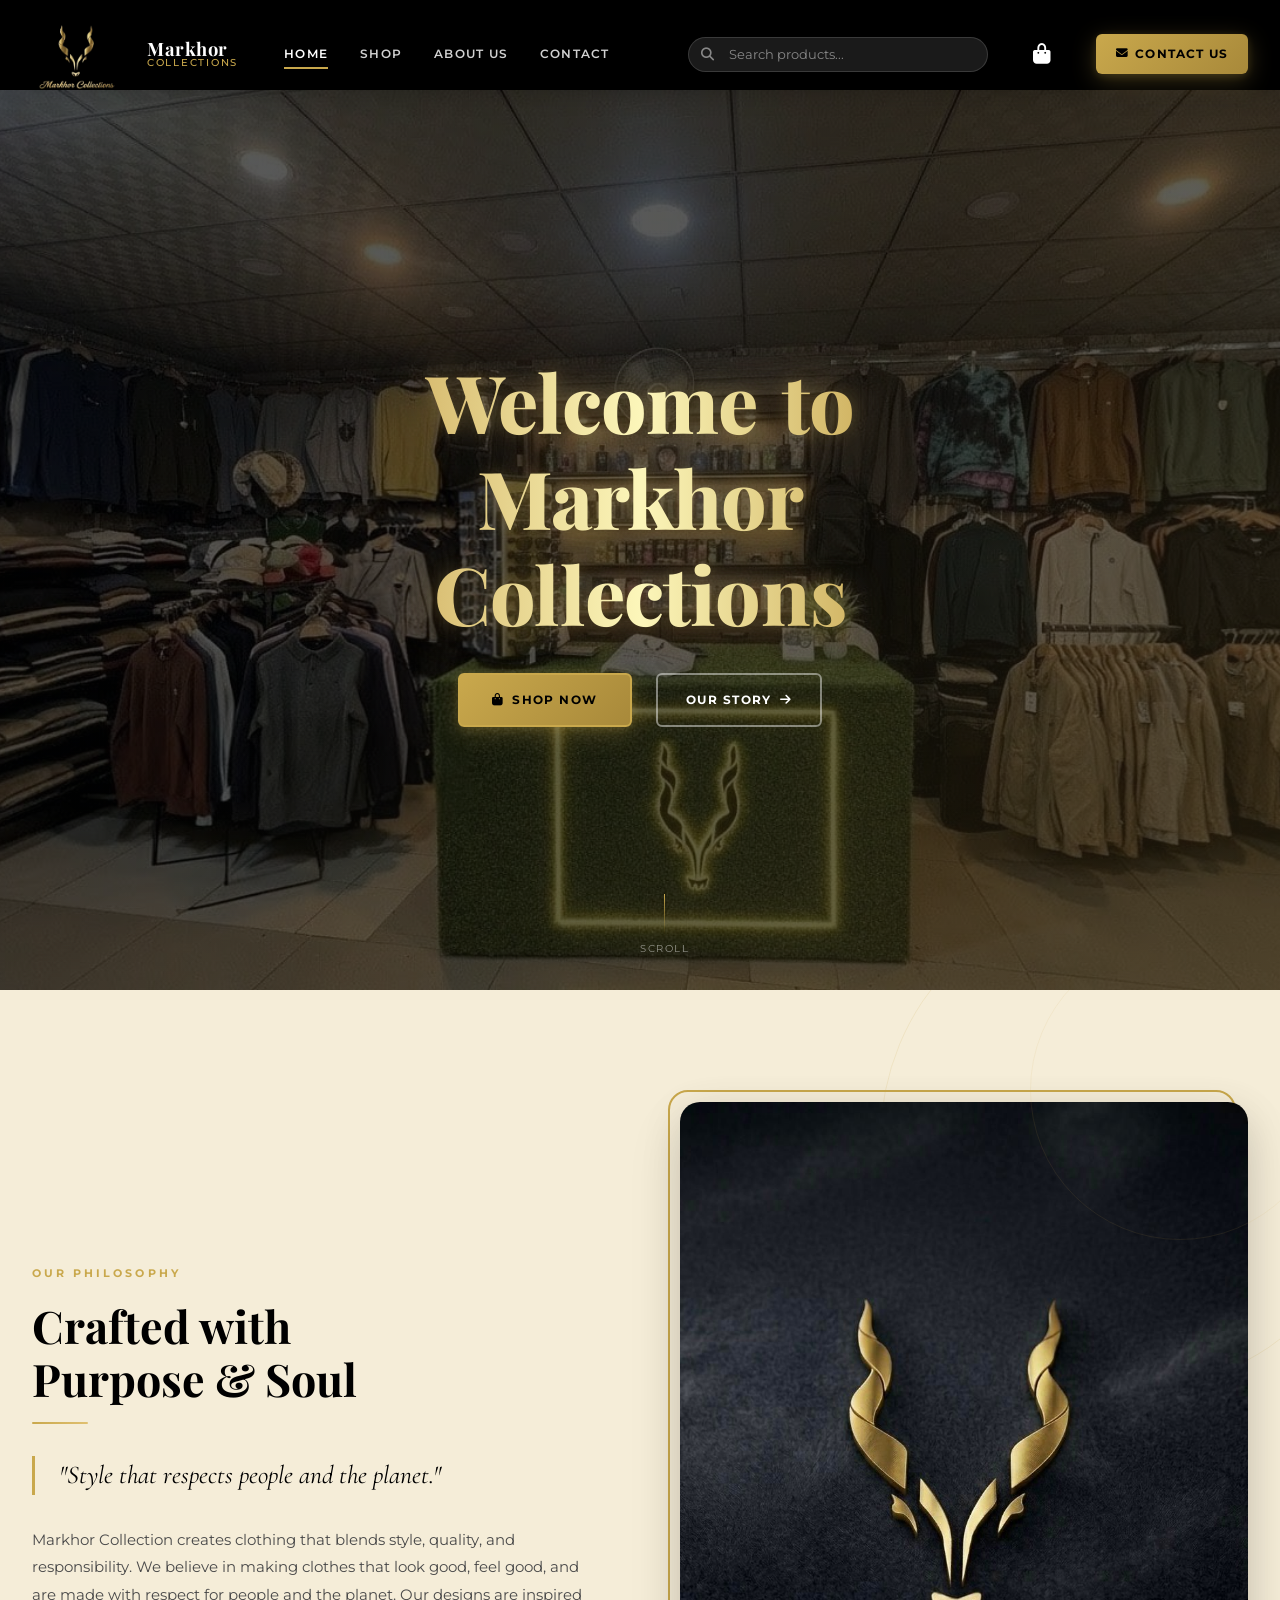
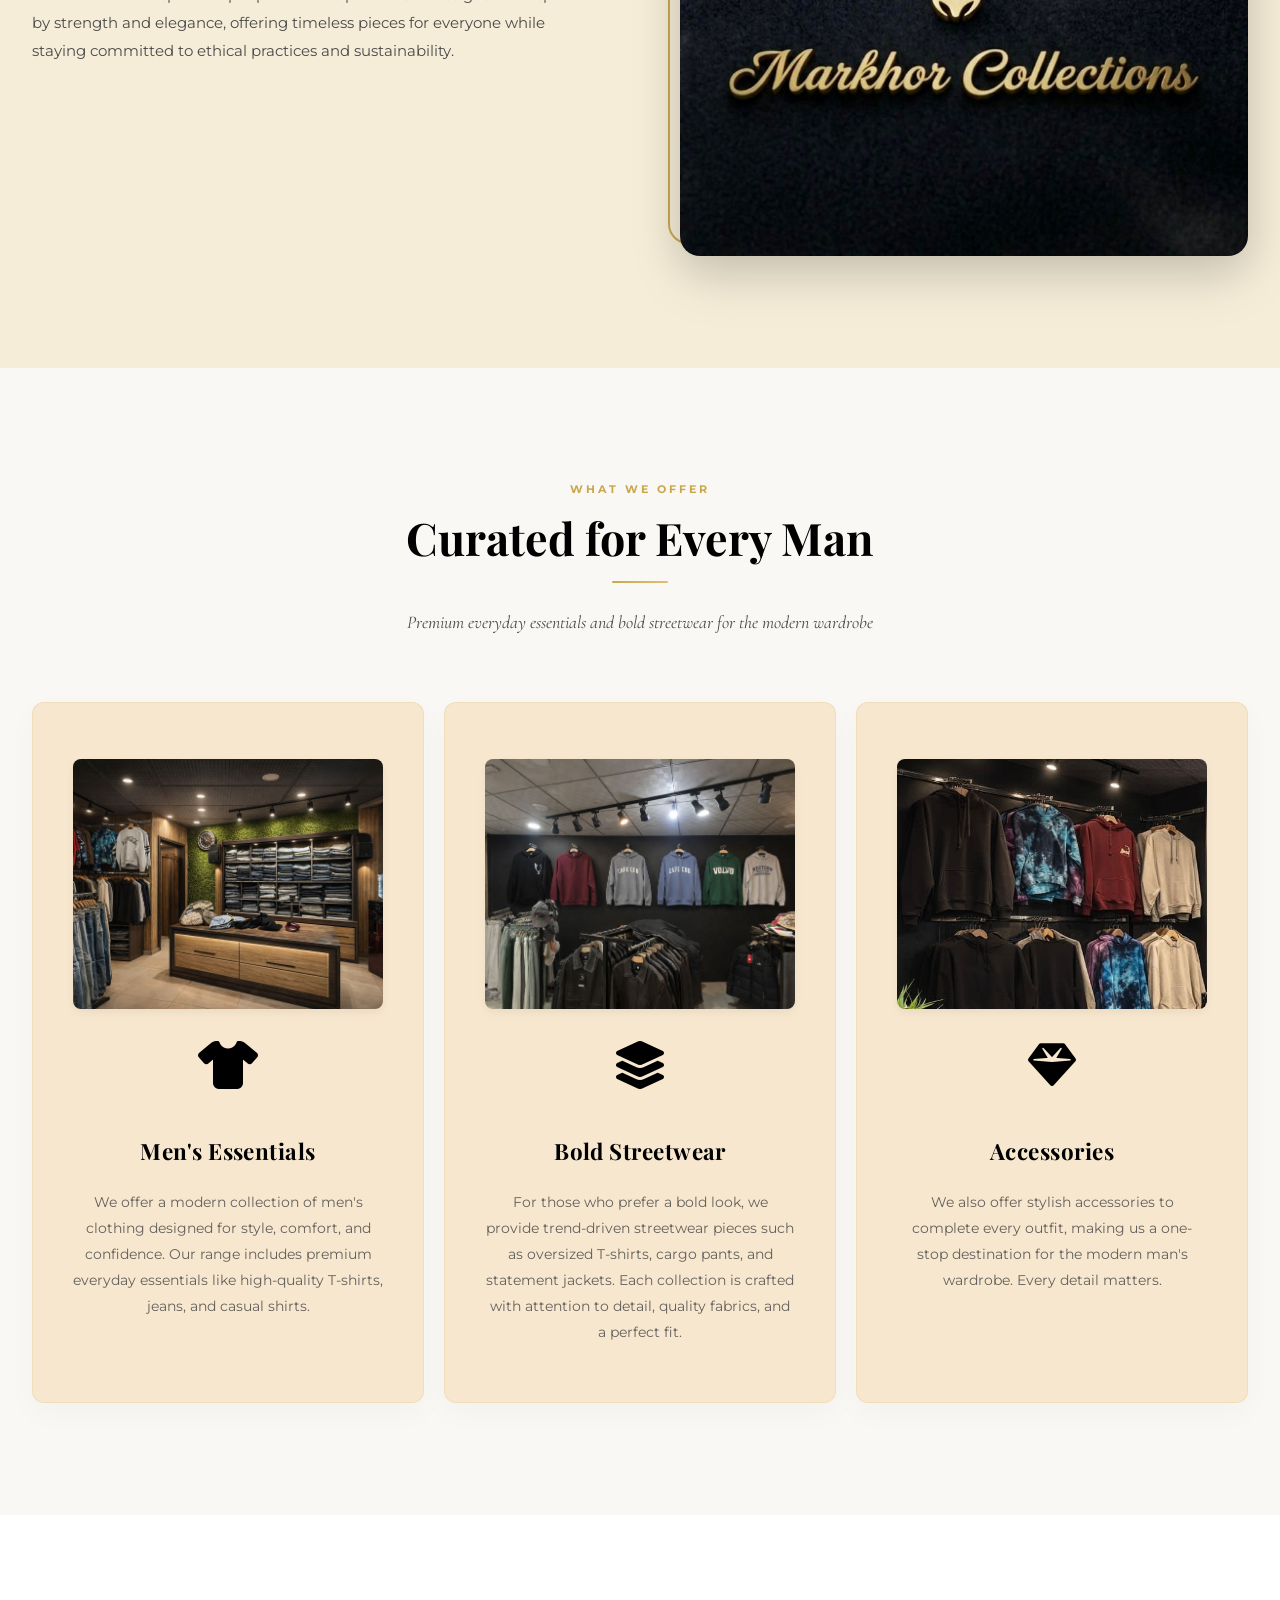
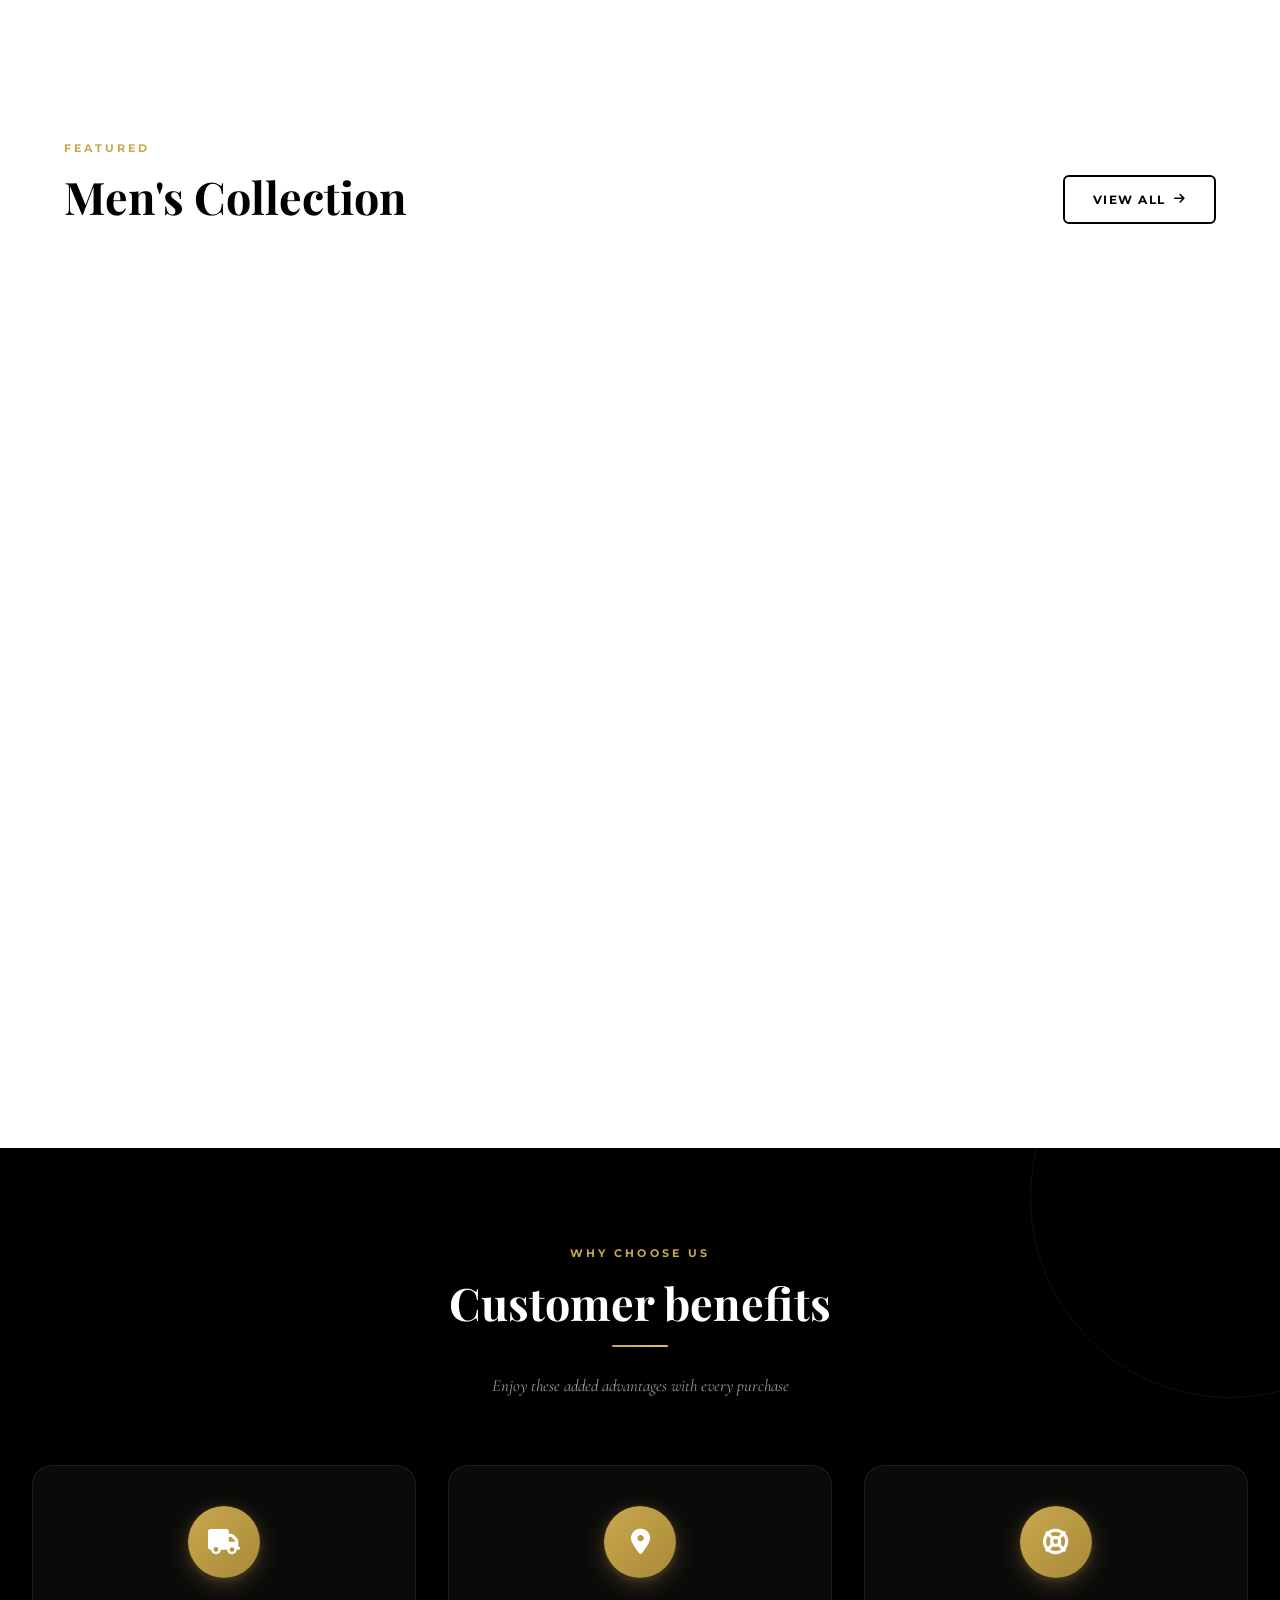
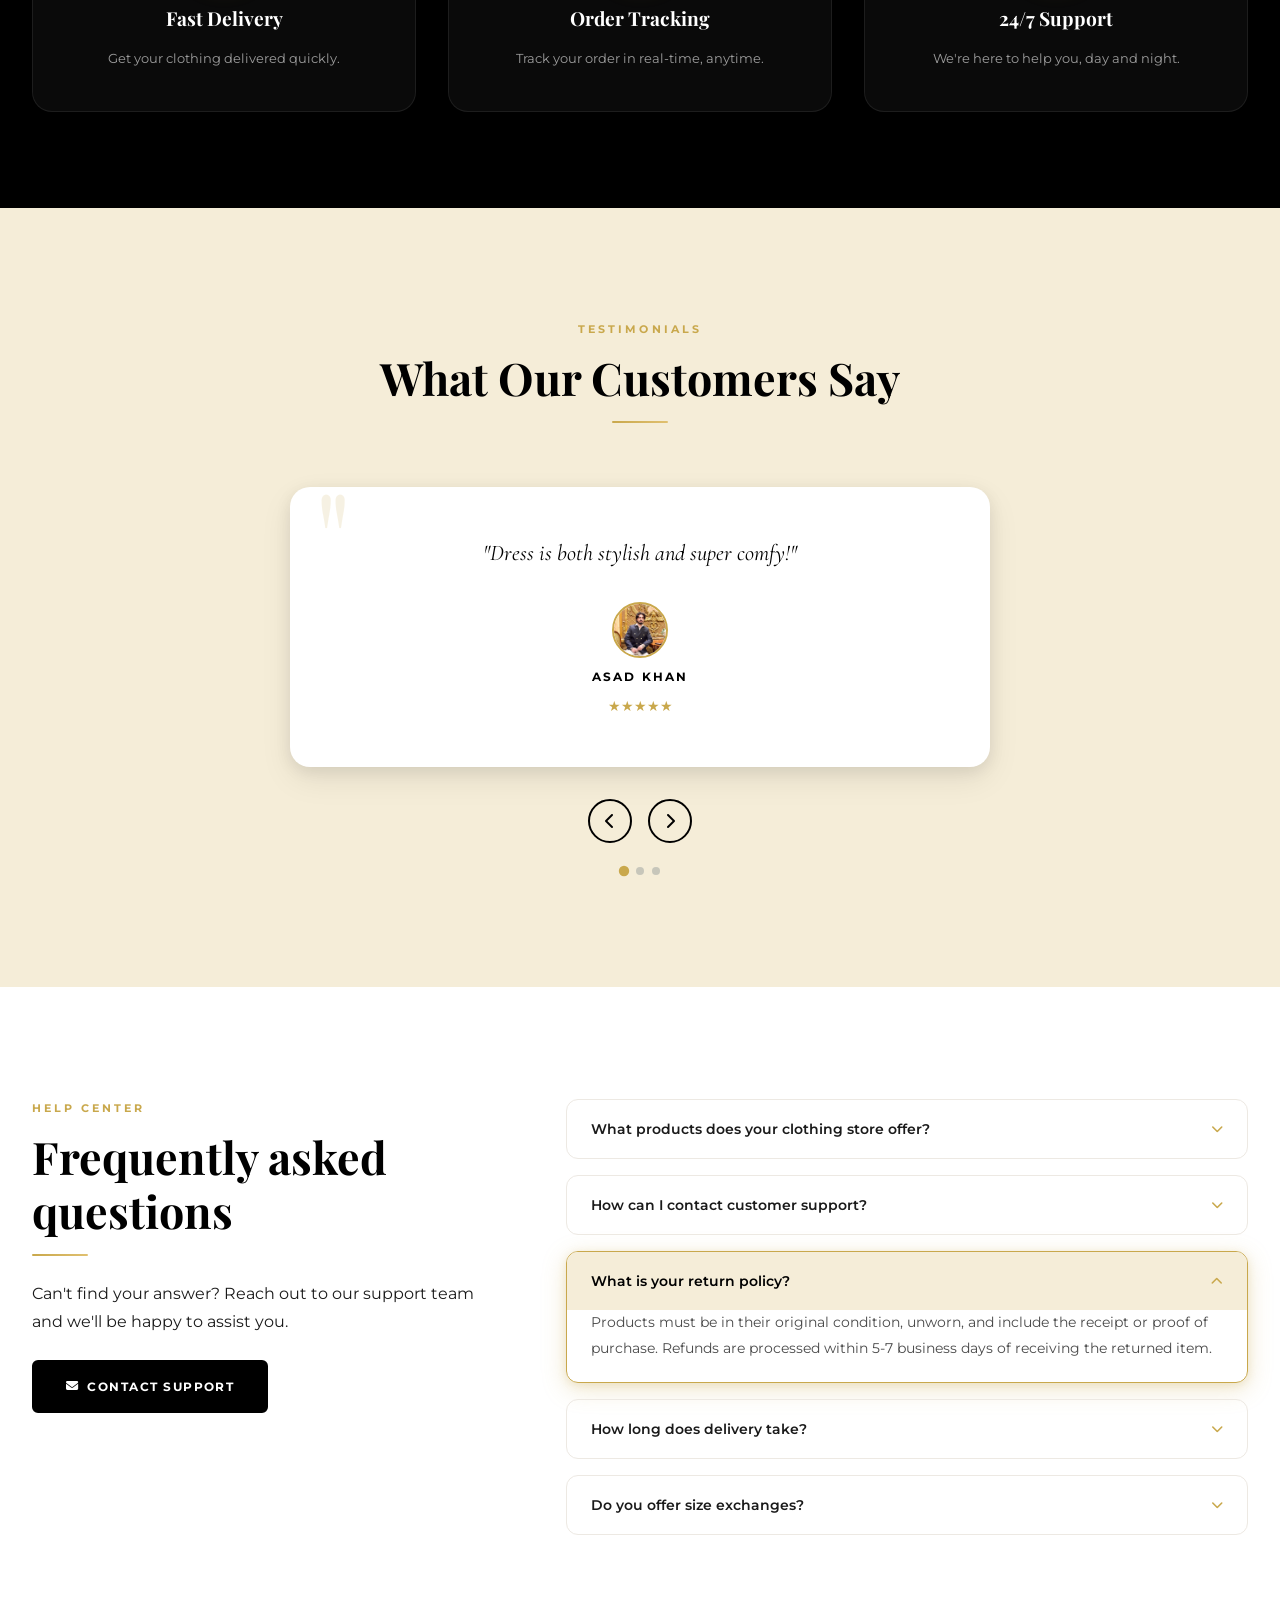
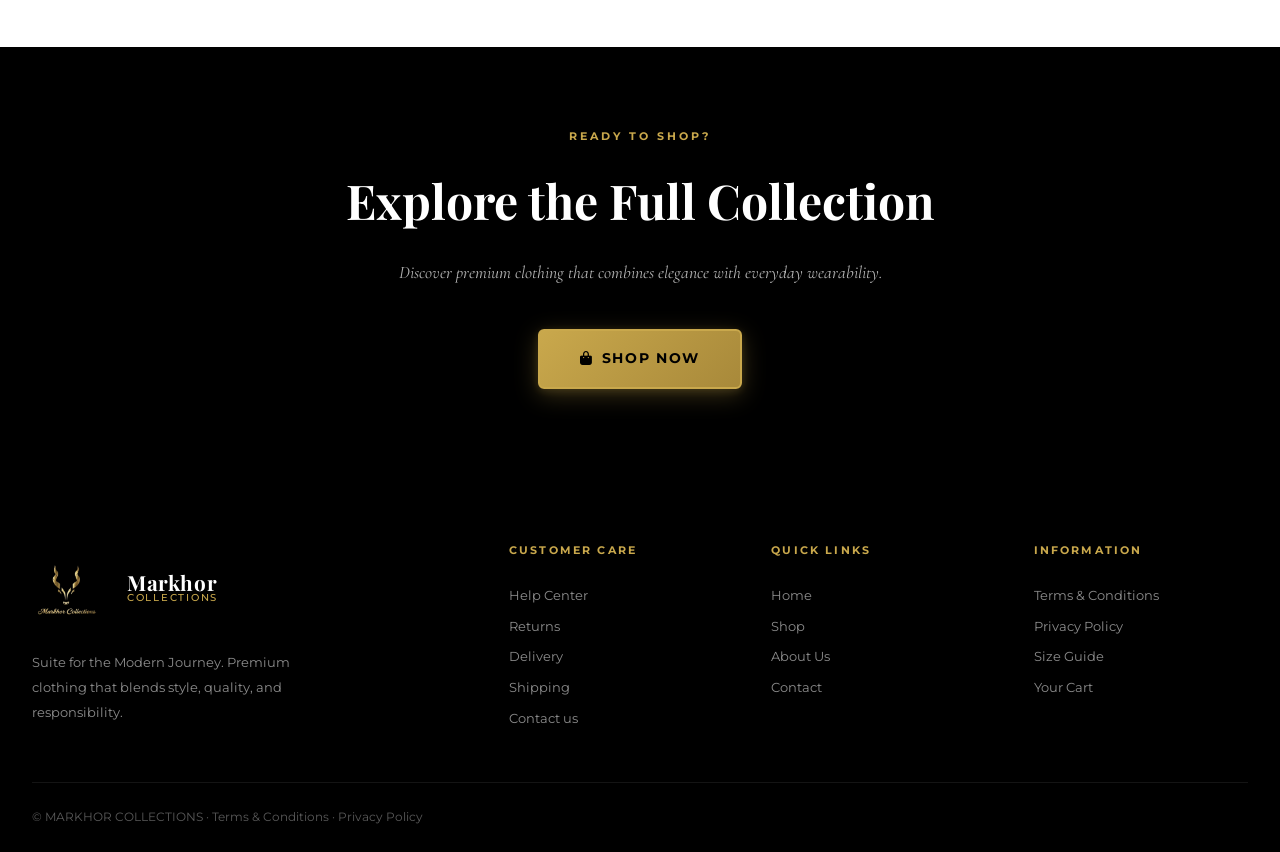
==== index.html @ 72da4b4a "Initial Changes done" ====
<!DOCTYPE html>
<html lang="en">
<head>
  <!-- ============================================================
       MARKHOR COLLECTIONS - Home Page (index.html)
       ============================================================ -->
  <meta charset="UTF-8">
  <meta name="viewport" content="width=device-width, initial-scale=1.0">
  <title>Markhor Collections – Suite for the Modern Journey</title>
  <meta name="description" content="Markhor Collections creates clothing that blends style, quality, and responsibility. Discover our premium men's collection.">
  <link rel="stylesheet" href="style.css">
  <!-- Font Awesome for icons -->
  <link rel="stylesheet" href="https://cdnjs.cloudflare.com/ajax/libs/font-awesome/6.4.0/css/all.min.css">
  <style>
    /* ── HOME PAGE SPECIFIC STYLES ─────────────────────────── */

    /* ── HERO PARALLAX BANNER ── */
    .hero-section {
      position: relative;
      height: 100vh;
      min-height: 600px;
      display: flex;
      align-items: center;
      justify-content: center;
      overflow: hidden;
      background: var(--navy-dark);
    }
    .hero-bg {
  position: absolute;
  inset: 0;
  width: 100%; 
  height: 100%;
  
  /* MAGIC YAHAN HAI: center 75% (Is se dukan bhi dikhegi aur logo bhi) */
  background: url('assets/mainimage.jpeg') center 75% / cover no-repeat;
  
  opacity: 0.35; 
}

/* Diagonal overlay */
.hero-section::after {
  content: '';
  position: absolute;
  inset: 0;
  background: linear-gradient(135deg, rgba(35, 54, 71, 0.02) 40%, rgba(201,168,76,0.15) 100%);
}

.hero-content {
  position: relative;
  z-index: 2;
  text-align: center;
  padding: 2rem;
  max-width: 800px;
}
    .hero-label {
      font-size: 0.72rem;
      font-weight: 700;
      letter-spacing: 0.35em;
      text-transform: uppercase;
      color: var(--gold);
      display: block;
      margin-bottom: 1.5rem;
      animation: fadeInUp 0.8s 0.2s ease forwards;
      opacity: 0;
    }
 /* ── ALL GOLD ELEGANT TITLE ── */
.hero-title {
  font-family: var(--font-heading);
  font-size: clamp(2.2rem, 6.5vw, 5rem); /* Size thoda balance kiya for elegance */
  font-weight: 800; /* Bohat zyada heavy nahi taake font ki shape nazar aaye */
  line-height: 1.2;
  margin-bottom: 2rem;
  text-align: center;
  animation: fadeInUp 1s 0.4s ease forwards;
  opacity: 0;
}

.all-gold-glow {
  display: block; /* Poori line cover karega */
  
  /* Luxury Liquid Gold Gradient */
  background: linear-gradient(
    to right, 
    #BF953F 0%, 
    #FCF6BA 25%, 
    #B38728 50%, 
    #FBF5B7 75%, 
    #AA771C 100%
  );
  background-size: 200% auto;
  -webkit-background-clip: text;
  -webkit-text-fill-color: transparent;
  
  /* Multi-layered Gold Glow (For Depth) */
  filter: drop-shadow(0 0 8px rgba(201, 168, 76, 0.2)) 
          drop-shadow(0 0 20px rgba(184, 151, 90, 0.4));
  
  /* Smooth Shimmer Animation */
  animation: liquidGold 5s linear infinite;
  
  /* Font Styling */
  letter-spacing: -0.01em;
  word-spacing: 0.1em;
}

/* ── ANIMATIONS ── */

/* Liquid Shimmer Effect */
@keyframes liquidGold {
  0% { background-position: 0% center; }
  100% { background-position: 200% center; }
}

/* Standard Fade In */
@keyframes fadeInUp {
  from {
    opacity: 0;
    transform: translateY(40px);
  }
  to {
    opacity: 1;
    transform: translateY(0);
  }
}

/* Subtitle Adjustments */
.hero-subtitle {
  font-family: var(--font-sub);
  font-size: clamp(1.1rem, 2vw, 1.5rem);
  color: rgba(255, 255, 255, 0.75);
  font-style: italic;
  letter-spacing: 0.05em;
  max-width: 800px;
  margin: 0 auto 3rem;
  animation: fadeInUp 1s 0.7s ease forwards;
  opacity: 0;
}

.hero-ctas {
  display: flex;
  gap: 1.5rem; /* Gap thoda badhaya */
  justify-content: center;
  flex-wrap: wrap;
  /* Entry Animation */
  animation: fadeInUp 0.8s 0.8s ease forwards;
  opacity: 0;
}

/* ── ANIMATION KEYFRAMES ── */

/* Sone ki chamak move karne ke liye */
@keyframes shineGold {
  to { background-position: 200% center; }
}

/* Halka sa glow barhne aur kam hone ke liye (Premium feel) */
@keyframes softPulse {
  from { filter: drop-shadow(0 0 10px rgba(201, 168, 76, 0.2)); }
  to { filter: drop-shadow(0 0 20px rgba(201, 168, 76, 0.5)); }
}

/* Entry Animation (Preserved from your code) */
@keyframes fadeInUp {
  from {
    opacity: 0;
    transform: translateY(30px);
  }
  to {
    opacity: 1;
    transform: translateY(0);
  }
}
    /* Scroll indicator */
    .hero-scroll {
      position: absolute;
      bottom: 2rem;
      left: 50%;
      transform: translateX(-50%);
      z-index: 2;
      display: flex;
      flex-direction: column;
      align-items: center;
      gap: 6px;
      color: rgba(255,255,255,0.5);
      font-size: 0.65rem;
      letter-spacing: 0.15em;
      text-transform: uppercase;
      animation: fadeInUp 1s 1.2s ease forwards;
      opacity: 0;
    }
    .scroll-line {
      width: 1px;
      height: 40px;
      background: linear-gradient(to bottom, var(--gold), transparent);
      animation: scrollPulse 2s infinite;
    }
    @keyframes scrollPulse {
      0%, 100% { opacity: 0.3; transform: scaleY(0.7); }
      50% { opacity: 1; transform: scaleY(1); }
    }

    /* ── PHILOSOPHY SECTION ── */
    .philosophy-section {
      padding: 7rem 2rem;
      background: var(--beige-bg);
      position: relative;
      overflow: hidden;
    }
    /* Geometric background decoration */
    .philosophy-section::before {
      content: '';
      position: absolute;
      right: -100px; top: -100px;
      width: 500px; height: 500px;
      border: 1px solid rgba(201,168,76,0.15);
      border-radius: 50%;
    }
    .philosophy-section::after {
      content: '';
      position: absolute;
      right: -50px; top: -50px;
      width: 300px; height: 300px;
      border: 1px solid rgba(201,168,76,0.1);
      border-radius: 50%;
    }
    .philosophy-grid {
      max-width: var(--max-width);
      margin: 0 auto;
      display: grid;
      grid-template-columns: 1fr 1fr;
      gap: 5rem;
      align-items: center;
    }
    .philosophy-text .section-label { margin-bottom: 1rem; }
    .philosophy-text blockquote {
      font-family: var(--font-sub);
      font-size: 1.6rem;
      font-style: italic;
      color: var(--navy);
      line-height: 1.5;
      border-left: 3px solid var(--gold);
      padding-left: 1.5rem;
      margin: 2rem 0;
    }
    .philosophy-text p {
      font-size: 0.92rem;
      color: var(--text-mid);
      line-height: 1.9;
    }
    .philosophy-image {
      position: relative;
    }
    .philosophy-image img {
      width: 100%;
      border-radius: var(--radius-lg);
      box-shadow: var(--shadow-lg);
    }
    /* Decorative gold frame */
    .philosophy-image::before {
      content: '';
      position: absolute;
      top: -12px; left: -12px;
      right: 12px; bottom: 12px;
      border: 2px solid var(--gold);
      border-radius: var(--radius-lg);
      z-index: 0;
    }
    .philosophy-image img { position: relative; z-index: 1; }

    /* ── WHAT WE OFFER ── */
    /* ── OFFER SECTION (Updated to Peach & Static Look) ── */
.offer-section {
  padding: 7rem 2rem;
  background: var(--off-white); /* Section background ko halka off-white rakha hai */
}

.offer-section .section-header { 
  text-align: center; 
  margin-bottom: 4rem;
}

.offer-grid {
  max-width: var(--max-width);
  margin: 0 auto;
  display: grid;
  grid-template-columns: repeat(3, 1fr);
  gap: 20px; /* Boxes ke darmiyan thoda gap diya hai taake peach color pop kare */
  border: none; /* Purana border khatam */
  border-radius: var(--radius-lg);
  overflow: visible; /* Shadow dikhane ke liye visible rakha */
}

.offer-item {
  padding: 3.5rem 2.5rem;
  /* Peach Color Shade (#F7E7CE - Luxury Champagne Peach) */
  background: #F7E7CE; 
  border-radius: var(--radius-md);
  position: relative;
  text-align: center; /* Content center kar diya mazeed safayi ke liye */
  box-shadow: 0 10px 30px rgba(0, 0, 0, 0.03); /* Bohat halki shadow premium look ke liye */
  border: 1px solid rgba(201, 168, 76, 0.15); /* Halka sa goldish border */
  transition: none; /* Saari transitions khatam */
}

/* Hover effects bilkul khatam kar diye hain */
.offer-item:hover {
  background: #F7E7CE; /* Background waisa hi rahega */
  transform: none;
}

.offer-item::before {
  display: none; /* Bottom line effect khatam */
}

.offer-item:last-child { 
  border-right: 1px solid rgba(201, 168, 76, 0.15); 
}

.offer-icon {
  font-size: 3rem;
  color: var(--navy); /* Yeh wahi blackish color hai jo humne set kiya tha */
  margin-bottom: 1.5rem;
  display: block;
}

.offer-item h3 {
  font-family: var(--font-heading);
  font-size: 1.4rem;
  font-weight: 700;
  color: var(--navy);
  margin-bottom: 1.2rem;
  letter-spacing: 0.02em;
}

.offer-item p { 
  font-size: 0.9rem; 
  color: var(--text-mid); 
  line-height: 1.8; 
  opacity: 0.85;
}

/* Responsive adjustment */
@media (max-width: 900px) {
  .offer-grid {
    grid-template-columns: 1fr;
    gap: 1.5rem;
  }
}

    /* ── FEATURED PRODUCTS ── */
    .featured-section {
      padding: 7rem 2rem;
      background: var(--white);
    }
    .featured-section .section-header {
      max-width: var(--max-width);
      margin: 0 auto 3rem;
      display: flex;
      justify-content: space-between;
      align-items: flex-end;
    }
    .featured-slider-wrap {
      max-width: var(--max-width);
      margin: 0 auto;
      position: relative;
    }
    .featured-slider {
      display: grid;
      grid-template-columns: repeat(3, 1fr);
      gap: 2rem;
      transition: var(--transition);
    }

    /* ── CUSTOMER BENEFITS ── */
    .benefits-section {
      padding: 6rem 2rem;
      background: var(--navy);
      position: relative;
      overflow: hidden;
    }
    /* Gold geometric decoration */
    .benefits-section::before {
      content: '';
      position: absolute;
      top: -150px; right: -150px;
      width: 400px; height: 400px;
      border: 1px solid rgba(201,168,76,0.1);
      border-radius: 50%;
    }
    .benefits-section .section-header { text-align: center; margin-bottom: 4rem; }
    .benefits-section .section-label { color: var(--gold); }
    .benefits-grid {
      max-width: var(--max-width);
      margin: 0 auto;
      display: grid;
      grid-template-columns: repeat(3, 1fr);
      gap: 2rem;
    }
    .benefit-card {
      text-align: center;
      padding: 2.5rem 2rem;
      border: 1px solid rgba(255,255,255,0.08);
      border-radius: var(--radius-lg);
      background: rgba(255,255,255,0.04);
      transition: var(--transition);
      backdrop-filter: blur(8px);
    }
    .benefit-card:hover {
      border-color: rgba(201,168,76,0.4);
      background: rgba(201,168,76,0.06);
      transform: translateY(-5px);
    }
    .benefit-icon-wrap {
      width: 72px; height: 72px;
      background: linear-gradient(135deg, var(--gold), var(--gold-dark));
      border-radius: 50%;
      display: flex; align-items: center; justify-content: center;
      margin: 0 auto 1.5rem;
      font-size: 1.6rem;
      color: var(--white);
      box-shadow: var(--shadow-gold);
      transition: var(--transition);
    }
    .benefit-card:hover .benefit-icon-wrap { transform: scale(1.1) rotate(5deg); }
    .benefit-card h3 {
      font-family: var(--font-heading);
      font-size: 1.2rem;
      font-weight: 700;
      color: var(--white);
      margin-bottom: 0.75rem;
    }
    .benefit-card p { font-size: 0.82rem; color: rgba(255,255,255,0.6); line-height: 1.8; }

    /* ── TESTIMONIALS ── */
    .testimonials-section {
      padding: 7rem 2rem;
      background: var(--beige-bg);
      overflow: hidden;
    }
    .testimonials-section .section-header { text-align: center; margin-bottom: 4rem; }
    .testimonial-slider-container {
      max-width: 700px;
      margin: 0 auto;
      position: relative;
    }
    .testimonial-slide {
      display: none;
      animation: fadeInUp 0.5s ease;
    }
    .testimonial-slide.active { display: block; }
    .testimonial-card {
      background: var(--white);
      border-radius: var(--radius-lg);
      padding: 3rem;
      text-align: center;
      box-shadow: var(--shadow-md);
      position: relative;
    }
    .testimonial-card::before {
      content: '"';
      font-family: var(--font-heading);
      font-size: 8rem;
      color: var(--gold);
      opacity: 0.15;
      position: absolute;
      top: -1rem; left: 1.5rem;
      line-height: 1;
    }
    .testimonial-quote {
      font-family: var(--font-sub);
      font-size: 1.4rem;
      font-style: italic;
      color: var(--navy);
      line-height: 1.6;
      margin-bottom: 2rem;
      position: relative;
      z-index: 1;
    }
    .testimonial-author {
      display: flex;
      flex-direction: column;
      align-items: center;
      gap: 8px;
    }
    .testimonial-avatar {
      width: 56px; height: 56px;
      border-radius: 50%;
      object-fit: cover;
      border: 2px solid var(--gold);
    }
    .testimonial-name {
      font-size: 0.75rem;
      font-weight: 700;
      letter-spacing: 0.18em;
      text-transform: uppercase;
      color: var(--navy);
    }
    .testimonial-stars { color: var(--gold); font-size: 0.85rem; }
    .testimonial-controls {
      display: flex;
      justify-content: center;
      gap: 1rem;
      margin-top: 2rem;
    }
    .testimonial-btn {
      width: 44px; height: 44px;
      border-radius: 50%;
      border: 2px solid var(--navy);
      background: transparent;
      color: var(--navy);
      font-size: 1rem;
      cursor: pointer;
      transition: var(--transition);
      display: flex; align-items: center; justify-content: center;
    }
    .testimonial-btn:hover { background: var(--navy); color: var(--white); }
    .testimonial-dots {
      display: flex;
      justify-content: center;
      gap: 8px;
      margin-top: 1.5rem;
    }
    .t-dot {
      width: 8px; height: 8px;
      border-radius: 50%;
      background: rgba(13,43,69,0.2);
      cursor: pointer;
      transition: var(--transition);
    }
    .t-dot.active { background: var(--gold); transform: scale(1.3); }

    /* ── FAQ ── */
    .faq-section {
      padding: 7rem 2rem;
      background: var(--white);
    }
    .faq-inner {
      max-width: var(--max-width);
      margin: 0 auto;
      display: grid;
      grid-template-columns: 1fr 1.5fr;
      gap: 5rem;
      align-items: start;
    }
    .faq-left .section-title { margin-bottom: 1.5rem; }
    .faq-left p { font-size: 0.88rem; color: var(--text-mid); line-height: 1.8; margin-bottom: 2rem; }
    .faq-list { display: flex; flex-direction: column; gap: 1rem; }
    .faq-item {
      border: 1px solid var(--gray-light);
      border-radius: var(--radius-md);
      overflow: hidden;
      transition: var(--transition);
    }
    .faq-item.open { border-color: var(--gold); box-shadow: var(--shadow-gold); }
    .faq-question {
      width: 100%;
      padding: 1.25rem 1.5rem;
      display: flex;
      justify-content: space-between;
      align-items: center;
      background: transparent;
      border: none;
      cursor: pointer;
      text-align: left;
      font-family: var(--font-body);
      font-size: 0.88rem;
      font-weight: 600;
      color: var(--text-dark);
      transition: var(--transition);
      gap: 1rem;
    }
    .faq-item.open .faq-question { color: var(--navy); background: var(--beige-bg); }
    .faq-chevron {
      font-size: 0.75rem;
      color: var(--gold);
      flex-shrink: 0;
      transition: transform 0.35s ease;
    }
    .faq-item.open .faq-chevron { transform: rotate(180deg); }
    .faq-answer {
      padding: 0 1.5rem;
      max-height: 0;
      overflow: hidden;
      transition: max-height 0.4s ease, padding 0.3s ease;
      font-size: 0.85rem;
      color: var(--text-mid);
      line-height: 1.9;
    }
    .faq-item.open .faq-answer { max-height: 300px; padding: 0 1.5rem 1.25rem; }

    /* ── STORE STRIP ── */
    .store-strip {
      background: var(--navy);
      padding: 5rem 2rem;
      text-align: center;
      position: relative;
      overflow: hidden;
    }
    .store-strip::before {
      content: '';
      position: absolute;
      inset: 0;
      background: url('https://images.unsplash.com/photo-1558618666-fcd25c85cd64?w=1200&q=60') center/cover no-repeat;
      opacity: 0.08;
    }
    .store-strip .content { position: relative; z-index: 1; }
    .store-strip h2 {
      font-family: var(--font-heading);
      font-size: clamp(2rem, 4vw, 3rem);
      color: var(--white);
      margin-bottom: 1rem;
    }
    .store-strip p {
      font-family: var(--font-sub);
      font-style: italic;
      color: rgba(255,255,255,0.7);
      font-size: 1.1rem;
      margin-bottom: 2.5rem;
      max-width: 500px;
      margin-left: auto; margin-right: auto;
    }

    /* Responsive home page */
    @media (max-width: 1024px) {
      .philosophy-grid, .offer-grid { grid-template-columns: 1fr; }
      .faq-inner { grid-template-columns: 1fr; gap: 2.5rem; }
      .featured-slider { grid-template-columns: repeat(2, 1fr); }
      .benefits-grid { grid-template-columns: 1fr 1fr; }
      .offer-grid { border: 1px solid var(--gray-light); }
      .offer-item { border-right: none; border-bottom: 1px solid var(--gray-light); }
    }
    @media (max-width: 640px) {
      .featured-slider { grid-template-columns: 1fr; }
      .hero-ctas { flex-direction: column; align-items: center; }
      .featured-section .section-header { flex-direction: column; gap: 1rem; align-items: flex-start; }
      .benefits-grid { grid-template-columns: 1fr; }
      .faq-inner { gap: 2rem; }
      .testimonial-card { padding: 2rem 1.5rem; }
      .store-strip { padding: 3.5rem 1.25rem; }
    }
    @media (max-width: 480px) {
      .hero-title { font-size: 2.2rem; }
      .philosophy-section, .offer-section, .featured-section,
      .benefits-section, .testimonials-section, .faq-section { padding: 4rem 1.25rem; }
      .offer-item { padding: 2rem 1.5rem; }
      .benefit-card { padding: 2rem 1.25rem; }
    }
  </style>
</head>
<body>

  <!-- ── ANNOUNCEMENT BAR ─────────────────────────────────────── -->
  <div class="announcement-bar">
  </div>

  <!-- ── HEADER ───────────────────────────────────────────────── -->
  <header class="site-header">
    <div class="header-inner">
      <!-- Logo -->
      <a href="index.html" class="header-logo" style="display: flex; align-items: center; text-decoration: none;">
  <img src="assets/logo.png" alt="Markhor Logo" style="width: 90px; height: auto; margin-right: 15px; object-fit: contain;">
  
  <div class="logo-text">
    <span class="brand-name">Markhor</span>
    <span class="brand-tagline">Collections</span>
  </div>
</a>

      <!-- Navigation Links -->
      <nav class="header-nav">
        <a href="index.html" class="nav-link">Home</a>
        <a href="shop.html" class="nav-link">Shop</a>
        <a href="about.html" class="nav-link">About Us</a>
        <a href="contact.html" class="nav-link">Contact</a>
      </nav>

      <!-- Search Bar with Dropdown -->
      <div class="header-search">
        <span class="search-icon"><i class="fas fa-search"></i></span>
        <input type="text" placeholder="Search products..." aria-label="Search products">
        <div class="search-results-dropdown"></div>
      </div>

      <!-- Cart Icon with Badge -->
      <a href="checkout.html" class="header-cart" title="View Cart">
        <i class="fas fa-shopping-bag"></i>
        <span class="cart-badge">0</span>
      </a>

      <!-- Contact Us Button -->
      <a href="contact.html" class="btn-contact">
        <i class="fas fa-envelope"></i> Contact Us
      </a>

    <div class="menu-toggle" onclick="openDrawer()" style="position: absolute; right: 25px; top: 50%; transform: translateY(-50%); font-size: 1.8rem; color: #D4AF37; cursor: pointer; z-index: 1000;">
  <i class="fa-solid fa-bars"></i>
</div>

<div class="mobile-overlay" id="mobile-overlay" onclick="closeDrawer()"></div>

<nav class="mobile-nav" id="mobile-drawer">
  
  <div class="drawer-header">
    <span style="color: #D4AF37; font-size: 1.1rem; letter-spacing: 2px; text-transform: uppercase;">Menu</span>
    <div class="close-btn" onclick="closeDrawer()">&times;</div>
  </div>
  
  <div class="drawer-links">
    <a href="index.html" onclick="closeDrawer()">Home</a>
    <a href="shop.html" onclick="closeDrawer()">Shop</a>
    <a href="about.html" onclick="closeDrawer()">About Us</a>
    <a href="contact.html" onclick="closeDrawer()">Contact</a>
  </div>

  <div class="drawer-footer">
    <img src="assets/logo.png" alt="Markhor Logo" class="drawer-footer-img">
    <div class="drawer-logo-text">
      <span class="drawer-brand">Markhor</span>
      <span class="drawer-tagline">Collections</span>
    </div>
  </div>

</nav>

<style>
  /* Desktop pe menu icon chupane ke liye */
  @media (min-width: 769px) {
    .menu-toggle { display: none !important; }
  }

  /* Black Blur Overlay Styling */
  .mobile-overlay {
    position: fixed !important;
    top: 0 !important;
    left: 0 !important;
    width: 100% !important;
    height: 100vh !important;
    background: rgba(0, 0, 0, 0.6) !important;
    backdrop-filter: blur(5px) !important; /* Premium blur effect */
    z-index: 9998 !important;
    opacity: 0 !important;
    pointer-events: none !important;
    transition: opacity 0.4s ease !important;
  }

  /* Drawer Container Styling */
  .mobile-nav {
    position: fixed !important;
    top: 0 !important;
    right: -100%; /* Default hidden */
    width: 300px !important;
    height: 100vh !important;
    background-color: #0A1128 !important; /* Premium Navy Blue */
    z-index: 9999 !important;
    display: flex !important;
    flex-direction: column !important;
    box-shadow: -15px 0 30px rgba(0,0,0,0.7) !important;
    transition: right 0.4s cubic-bezier(0.25, 1, 0.5, 1) !important; /* Smooth snappy slide */
  }

  /* Drawer Header */
  .drawer-header {
    display: flex !important;
    justify-content: space-between !important;
    align-items: center !important;
    padding: 2rem 2rem 1rem 2rem !important;
    border-bottom: 1px solid rgba(255, 255, 255, 0.05) !important;
  }

  .close-btn {
    font-size: 2.8rem !important;
    color: #FFFFFF !important;
    cursor: pointer !important;
    line-height: 0.5 !important;
    transition: color 0.3s ease, transform 0.3s ease !important;
  }

  .close-btn:hover {
    color: #D4AF37 !important;
    transform: rotate(90deg) !important; /* Cool rotation on hover */
  }

  /* Links Styling (Sleek and Modern) */
  .drawer-links {
    display: flex !important;
    flex-direction: column !important;
    padding: 1.5rem 2rem !important;
  }

  .drawer-links a {
    color: #FFFFFF !important;
    text-decoration: none !important;
    font-size: 1.2rem !important;
    font-weight: 400 !important;
    letter-spacing: 1px !important;
    padding: 18px 0 !important;
    border-bottom: 1px solid rgba(255, 255, 255, 0.05) !important;
    transition: all 0.3s ease !important;
    position: relative !important;
  }

  /* Hover Effect: Text shifts right and turns gold */
  .drawer-links a:hover {
    color: #D4AF37 !important;
    padding-left: 10px !important; 
  }

  /* Bottom Footer (Logo Space) */
  .drawer-footer {
    margin-top: auto !important; /* Pushes footer to the absolute bottom */
    padding: 2rem !important;
    background: rgba(0, 0, 0, 0.2) !important;
    display: flex !important;
    align-items: center !important;
    border-top: 1px solid rgba(212, 175, 55, 0.2) !important;
  }

  .drawer-footer-img {
    width: 50px !important;
    height: auto !important;
    margin-right: 15px !important;
    object-fit: contain !important;
  }

  .drawer-logo-text {
    display: flex !important;
    flex-direction: column !important;
  }

  .drawer-brand {
    color: #FFFFFF !important;
    font-size: 1.2rem !important;
    font-weight: 600 !important;
    letter-spacing: 1px !important;
  }

  .drawer-tagline {
    color: #D4AF37 !important;
    font-size: 0.8rem !important;
    letter-spacing: 2px !important;
    text-transform: uppercase !important;
  }
</style>

<script>
  function closeDrawer() {
    const drawer = document.getElementById('mobile-drawer');
    const overlay = document.getElementById('mobile-overlay');
    
    if (drawer) drawer.style.right = '-100%'; // Hide drawer
    
    if (overlay) {
      overlay.style.opacity = '0'; // Fade out overlay
      overlay.style.pointerEvents = 'none'; // Disable clicks on overlay
    }
  }

  function openDrawer() {
      const drawer = document.getElementById('mobile-drawer');
      const overlay = document.getElementById('mobile-overlay');
      
      if(drawer) drawer.style.right = '0'; // Slide in drawer
      
      if(overlay) {
        overlay.style.opacity = '1'; // Fade in overlay
        overlay.style.pointerEvents = 'auto'; // Enable clicks on overlay
      }
  }
</script>
  </header>

  <!-- ── HERO PARALLAX SECTION ─────────────────────────────────── -->
  <section class="hero-section">
    <!-- Parallax Background (moves slower than scroll) -->
    <div class="hero-bg" data-parallax="0.3"></div>

    <div class="hero-content">
   <div class="hero-text">
  <h1 class="hero-title">
    <span class="all-gold-glow">Welcome to Markhor Collections</span>
  </h1>
</div>
      <div class="hero-ctas">
        <a href="shop.html" class="btn-primary gold-variant">
          <i class="fas fa-shopping-bag"></i> Shop Now
        </a>
        <a href="about.html" class="btn-outline white-variant">
          Our Story <i class="fas fa-arrow-right"></i>
        </a>
      </div>
    </div>

    <!-- Scroll Down Indicator -->
    <div class="hero-scroll">
      <div class="scroll-line"></div>
      <span>Scroll</span>
    </div>
  </section>

  <!-- ── OUR PHILOSOPHY SECTION ────────────────────────────────── -->
  <!-- Text extracted exactly from reference screenshots -->
  <section class="philosophy-section">
    <div class="philosophy-grid">
      <!-- Left: Text Content -->
      <div class="philosophy-text reveal-left">
        <span class="section-label">Our Philosophy</span>
        <h2 class="section-title">Crafted with<br>Purpose &amp; Soul</h2>
        <div class="gold-divider"></div>
        <blockquote>
          "Style that respects people and the planet."
        </blockquote>
        <!-- Exact text from screenshot 2 -->
        <p>
          Markhor Collection creates clothing that blends style, quality, and responsibility. 
          We believe in making clothes that look good, feel good, and are made with respect 
          for people and the planet. Our designs are inspired by strength and elegance, 
          offering timeless pieces for everyone while staying committed to ethical practices 
          and sustainability.
        </p>
        <br>
      </div>

      <!-- Right: Logo Image -->
      <div class="philosophy-image reveal-right">
        <!-- Markhor logo image from screenshot 2 -->
        <img 
          src="assets/5logo.jpeg" 
          alt="Markhor Collections Philosophy"
          loading="lazy"
        >
      </div>
    </div>
  </section>

  <section class="offer-section">
    <div class="container">
      <div class="section-header centered reveal">
        <span class="section-label">What We Offer</span>
        <h2 class="section-title">Curated for Every Man</h2>
        <div class="gold-divider centered"></div>
        <p class="section-subtitle">Premium everyday essentials and bold streetwear for the modern wardrobe</p>
      </div>

      <div class="offer-grid reveal">
        <div class="offer-item">
          <img src="assets/2.jpeg" alt="Men's Essentials" style="width: 100%; height: 250px; object-fit: cover; border-radius: 8px; margin-bottom: 15px; box-shadow: 0 4px 10px rgba(0,0,0,0.05);">
          
          <span class="offer-icon"><i class="fas fa-tshirt"></i></span>
          <h3>Men's Essentials</h3>
          <p>
            We offer a modern collection of men's clothing designed for style, comfort, and confidence. 
            Our range includes premium everyday essentials like high-quality T-shirts, jeans, and casual shirts.
          </p>
        </div>

        <div class="offer-item">
          <img src="assets/3.jpeg" alt="Bold Streetwear" style="width: 100%; height: 250px; object-fit: cover; border-radius: 8px; margin-bottom: 15px; box-shadow: 0 4px 10px rgba(0,0,0,0.05);">
          
          <span class="offer-icon"><i class="fas fa-layer-group"></i></span>
          <h3>Bold Streetwear</h3>
          <p>
            For those who prefer a bold look, we provide trend-driven streetwear pieces such as oversized 
            T-shirts, cargo pants, and statement jackets. Each collection is crafted with attention to detail, 
            quality fabrics, and a perfect fit.
          </p>
        </div>

        <div class="offer-item">
          <img src="assets/4.jpeg" alt="Accessories" style="width: 100%; height: 250px; object-fit: cover; border-radius: 8px; margin-bottom: 15px; box-shadow: 0 4px 10px rgba(0,0,0,0.05);">
          
          <span class="offer-icon"><i class="fas fa-gem"></i></span>
          <h3>Accessories</h3>
          <p>
            We also offer stylish accessories to complete every outfit, making us a one-stop destination 
            for the modern man's wardrobe. Every detail matters.
          </p>
        </div>
      </div>
    </div>
  </section>

  <!-- ── FEATURED PRODUCTS ─────────────────────────────────────── -->
  <section class="featured-section">
    <div class="featured-section">
      <div class="section-header reveal">
        <div>
          <span class="section-label">Featured</span>
          <h2 class="section-title">Men's Collection</h2>
        </div>
        <a href="shop.html" class="btn-outline">View All <i class="fas fa-arrow-right"></i></a>
      </div>

      <div class="featured-slider-wrap">
        <div class="featured-slider" id="featuredSlider">
          <!-- Product cards injected by JS -->
        </div>
      </div>
    </div>
  </section>

  <!-- ── CUSTOMER BENEFITS ─────────────────────────────────────── -->
  <!-- Exact section from screenshot 5 -->
  <section class="benefits-section">
    <div class="container">
      <div class="section-header reveal">
        <span class="section-label">Why Choose Us</span>
        <h2 class="section-title light">Customer benefits</h2>
        <div class="gold-divider centered"></div>
        <p style="color:rgba(255,255,255,0.6);font-family:var(--font-sub);font-style:italic;font-size:1.05rem;">
          Enjoy these added advantages with every purchase
        </p>
      </div>

      <div class="benefits-grid">
        <!-- Fast Delivery -->
        <div class="benefit-card reveal delay-1">
          <div class="benefit-icon-wrap">
            <i class="fas fa-truck"></i>
          </div>
          <h3>Fast Delivery</h3>
          <!-- Exact text from screenshot 5 -->
          <p>Get your clothing delivered quickly.</p>
        </div>

        <!-- Order Tracking -->
        <div class="benefit-card reveal delay-2">
          <div class="benefit-icon-wrap">
            <i class="fas fa-map-marker-alt"></i>
          </div>
          <h3>Order Tracking</h3>
          <!-- Exact text from screenshot 5 -->
          <p>Track your order in real-time, anytime.</p>
        </div>

        <!-- 24/7 Support -->
        <div class="benefit-card reveal delay-3">
          <div class="benefit-icon-wrap">
            <i class="fas fa-life-ring"></i>
          </div>
          <h3>24/7 Support</h3>
          <!-- Exact text from screenshot 5 -->
          <p>We're here to help you, day and night.</p>
        </div>
      </div>
    </div>
  </section>

  <!-- ── TESTIMONIALS SLIDER ───────────────────────────────────── -->
  <!-- From screenshot 5 - "Dress is both stylish and super comfy!" - Asad Khan -->
  <section class="testimonials-section">
    <div class="container">
      <div class="section-header reveal">
        <span class="section-label">Testimonials</span>
        <h2 class="section-title">What Our Customers Say</h2>
        <div class="gold-divider centered"></div>
      </div>

      <div class="testimonial-slider-container">
        <!-- Slide 1: Asad Khan - from screenshot 5 -->
        <div class="testimonial-slide active">
          <div class="testimonial-card">
            <p class="testimonial-quote">"Dress is both stylish and super comfy!"</p>
            <div class="testimonial-author">
              <img 
                src="assets/Asadkhan.jpeg" 
                alt="Asad Khan" 
                class="testimonial-avatar"
              >
              <span class="testimonial-name">Asad Khan</span>
              <div class="testimonial-stars">★★★★★</div>
            </div>
          </div>
        </div>

        <!-- Slide 2 -->
        <div class="testimonial-slide">
          <div class="testimonial-card">
            <p class="testimonial-quote">"The quality is unmatched. Markhor Collections has completely transformed my wardrobe!"</p>
            <div class="testimonial-author">
              <img 
                src="https://images.unsplash.com/photo-1500648767791-00dcc994a43e?w=200&q=80" 
                alt="Zubair Ahmed" 
                class="testimonial-avatar"
              >
              <span class="testimonial-name">Zubair Ahmed</span>
              <div class="testimonial-stars">★★★★★</div>
            </div>
          </div>
        </div>

        <!-- Slide 3 -->
        <div class="testimonial-slide">
          <div class="testimonial-card">
            <p class="testimonial-quote">"Fast delivery, beautiful packaging, and the clothes look even better in person. Highly recommend!"</p>
            <div class="testimonial-author">
              <img 
                src="https://images.unsplash.com/photo-1506794778202-cad84cf45f1d?w=200&q=80" 
                alt="Hassan Malik" 
                class="testimonial-avatar"
              >
              <span class="testimonial-name">Hassan Malik</span>
              <div class="testimonial-stars">★★★★★</div>
            </div>
          </div>
        </div>

        <!-- Controls -->
        <div class="testimonial-controls">
          <button class="testimonial-btn" id="tPrev"><i class="fas fa-chevron-left"></i></button>
          <button class="testimonial-btn" id="tNext"><i class="fas fa-chevron-right"></i></button>
        </div>
        <div class="testimonial-dots">
          <div class="t-dot active" data-index="0"></div>
          <div class="t-dot" data-index="1"></div>
          <div class="t-dot" data-index="2"></div>
        </div>
      </div>
    </div>
  </section>

  <!-- ── FAQ SECTION ───────────────────────────────────────────── -->
  <!-- From screenshot 6 - exact questions used -->
  <section class="faq-section">
    <div class="faq-inner">
      <!-- Left side header -->
      <div class="reveal-left">
        <span class="section-label">Help Center</span>
        <h2 class="section-title">Frequently asked<br>questions</h2>
        <div class="gold-divider"></div>
        <p>Can't find your answer? Reach out to our support team and we'll be happy to assist you.</p>
        <a href="contact.html" class="btn-primary" style="margin-top:1.5rem;">
          <i class="fas fa-envelope"></i> Contact Support
        </a>
      </div>

      <!-- Right side accordions -->
      <div class="faq-list reveal-right">
        <!-- FAQ 1 - from screenshot 6 -->
        <div class="faq-item">
          <button class="faq-question">
            What products does your clothing store offer?
            <i class="fas fa-chevron-down faq-chevron"></i>
          </button>
          <div class="faq-answer">
            We offer a wide range of men's clothing including premium T-shirts, buggy pants, jeans, casual shirts, statement jackets, and stylish accessories. Our collection is designed for style, comfort, and confidence. Women's and Kids' collections are coming soon!
          </div>
        </div>

        <!-- FAQ 2 - from screenshot 6 -->
        <div class="faq-item">
          <button class="faq-question">
            How can I contact customer support?
            <i class="fas fa-chevron-down faq-chevron"></i>
          </button>
          <div class="faq-answer">
            You can reach us via our Contact Us page, through WhatsApp, or by email. Our support team is available 24/7 to assist you with any queries or concerns.
          </div>
        </div>

        <!-- FAQ 3 - from screenshot 6 (with answer visible) -->
        <div class="faq-item open">
          <button class="faq-question">
            What is your return policy?
            <i class="fas fa-chevron-down faq-chevron"></i>
          </button>
          <!-- Exact answer from screenshot 6 -->
          <div class="faq-answer">
            Products must be in their original condition, unworn, and include the receipt or proof of purchase. Refunds are processed within 5-7 business days of receiving the returned item.
          </div>
        </div>

        <!-- FAQ 4 -->
        <div class="faq-item">
          <button class="faq-question">
            How long does delivery take?
            <i class="fas fa-chevron-down faq-chevron"></i>
          </button>
          <div class="faq-answer">
            Standard shipping takes 2-3 business days. We offer fast delivery so you can enjoy your new clothing as quickly as possible. Real-time order tracking is available for all orders.
          </div>
        </div>

        <!-- FAQ 5 -->
        <div class="faq-item">
          <button class="faq-question">
            Do you offer size exchanges?
            <i class="fas fa-chevron-down faq-chevron"></i>
          </button>
          <div class="faq-answer">
            Yes! We offer size exchanges within 7 days of receiving your order, provided the item is unworn and in its original condition. Contact our support team to initiate an exchange.
          </div>
        </div>
      </div>
    </div>
  </section>

  <!-- ── STORE CTA STRIP ────────────────────────────────────────── -->
  <section class="store-strip">
    <div class="content">
      <span class="section-label" style="justify-content:center;display:flex;">Ready to Shop?</span>
      <h2>Explore the Full Collection</h2>
      <p>Discover premium clothing that combines elegance with everyday wearability.</p>
      <a href="shop.html" class="btn-primary gold-variant" style="font-size:0.85rem;padding:16px 40px;">
        <i class="fas fa-shopping-bag"></i> Shop Now
      </a>
    </div>
  </section>

  <!-- ── FOOTER ─────────────────────────────────────────────────── -->
  <footer class="site-footer">
    <div class="footer-inner">
      <!-- Brand Column -->
      <div class="footer-brand">
  <a href="index.html" class="header-logo" style="margin-bottom:1rem; display: flex; align-items: center; text-decoration: none;">
    
    <img src="assets/logo.png" alt="Markhor Logo" style="width: 70px; height: auto; margin-right: 15px; object-fit: contain;">
    
    <div class="logo-text">
      <span class="brand-name">Markhor</span>
      <span class="brand-tagline">Collections</span>
    </div>
  </a>
  <p>Suite for the Modern Journey. Premium clothing that blends style, quality, and responsibility.</p>
</div>

      <!-- Customer Care Column - exact links from screenshot 6 & 8 -->
      <div class="footer-col">
        <h4>Customer Care</h4>
        <a href="#">Help Center</a>
        <a href="#">Returns</a>
        <a href="#">Delivery</a>
        <a href="#">Shipping</a>
        <a href="contact.html">Contact us</a>
      </div>

      <!-- Quick Links -->
      <div class="footer-col">
        <h4>Quick Links</h4>
        <a href="index.html">Home</a>
        <a href="shop.html">Shop</a>
        <a href="about.html">About Us</a>
        <a href="contact.html">Contact</a>
      </div>

      <!-- Info Column -->
      <div class="footer-col">
        <h4>Information</h4>
        <a href="#">Terms &amp; Conditions</a>
        <a href="#">Privacy Policy</a>
        <a href="#">Size Guide</a>
        <a href="checkout.html">Your Cart</a>
      </div>
    </div>

    <!-- Footer Bottom Bar -->
    <div class="footer-bottom">
      <span>© MARKHOR COLLECTIONS · <a href="#">Terms &amp; Conditions</a> · <a href="#">Privacy Policy</a></span>
    </div>
  </footer>

  <!-- Shared Scripts -->
  <script src="main.js"></script>

  <!-- ── HOME PAGE SPECIFIC SCRIPTS ─────────────────────────────── -->
  <script>
    /* ── RENDER FEATURED PRODUCTS ── */
    /* Pulls from global PRODUCTS array in main.js */
    function renderFeaturedProducts() {
      const grid = document.getElementById('featuredSlider');
      if (!grid) return;

      grid.innerHTML = PRODUCTS.map(p => `
        <!-- Product Card for ${p.name} -->
        <div class="product-card reveal delay-${PRODUCTS.indexOf(p) + 1}">
          <a href="product.html?id=${p.id}">
            <div class="card-img-wrap">
              <img src="${p.image}" alt="${p.name}" loading="lazy">
              ${p.badge ? `<span class="card-badge">${p.badge}</span>` : ''}
              <div class="card-actions">
                <!-- Quick add to cart with default S, black -->
                <button class="card-action-btn" title="Quick Add to Cart"
                  onclick="event.preventDefault(); addToCart({id:'${p.id}',name:'${p.name}',price:${p.price},image:'${p.image}'},'S','black')">
                  <i class="fas fa-shopping-bag"></i>
                </button>
                <button class="card-action-btn" title="View Details">
                  <i class="fas fa-eye"></i>
                </button>
              </div>
            </div>
            <div class="card-info">
              <div class="card-category">Men's Collection</div>
              <div class="card-name">${p.name}</div>
              <div class="card-price"><span class="currency">Rs. </span>${p.price.toLocaleString()}</div>
            </div>
          </a>
          <button class="card-add-btn" 
            onclick="addToCart({id:'${p.id}',name:'${p.name}',price:${p.price},image:'${p.image}'},'S','black')">
            <i class="fas fa-plus"></i> Add to Cart
          </button>
        </div>
      `).join('');

      // Re-init reveal animations for new elements
      initRevealAnimations();
    }
    renderFeaturedProducts();

    /* ── TESTIMONIAL SLIDER ── */
    let currentTestimonial = 0;
    const testimonialSlides = document.querySelectorAll('.testimonial-slide');
    const testimonialDots = document.querySelectorAll('.t-dot');

    function showTestimonial(index) {
      testimonialSlides.forEach(s => s.classList.remove('active'));
      testimonialDots.forEach(d => d.classList.remove('active'));
      currentTestimonial = (index + testimonialSlides.length) % testimonialSlides.length;
      testimonialSlides[currentTestimonial].classList.add('active');
      testimonialDots[currentTestimonial].classList.add('active');
    }

    document.getElementById('tPrev')?.addEventListener('click', () => showTestimonial(currentTestimonial - 1));
    document.getElementById('tNext')?.addEventListener('click', () => showTestimonial(currentTestimonial + 1));
    testimonialDots.forEach(dot => {
      dot.addEventListener('click', () => showTestimonial(parseInt(dot.dataset.index)));
    });
    // Auto-advance testimonials every 5 seconds
    setInterval(() => showTestimonial(currentTestimonial + 1), 5000);

    /* ── FAQ ACCORDION ── */
    document.querySelectorAll('.faq-question').forEach(btn => {
      btn.addEventListener('click', () => {
        const item = btn.closest('.faq-item');
        const isOpen = item.classList.contains('open');
        // Close all open items first
        document.querySelectorAll('.faq-item.open').forEach(openItem => {
          openItem.classList.remove('open');
        });
        // Toggle clicked item
        if (!isOpen) item.classList.add('open');
      });
    });
  </script>
</body>
</html>
---- style.css ----
/* ============================================================
   MARKHOR COLLECTIONS - Global Stylesheet (v2 — Enhanced)
   Color Palette: Black (#000000), Gold (#C9A84C),
   Beige/Khaki (#B8975A), White (#FFFFFF)
   ============================================================ */

@import url('https://fonts.googleapis.com/css2?family=Playfair+Display:ital,wght@0,400;0,600;0,700;0,900;1,400;1,700&family=Cormorant+Garamond:ital,wght@0,300;0,400;0,600;1,300;1,400&family=Montserrat:wght@300;400;500;600;700&display=swap');

:root {
  --navy: #000000;         /* Changed to Pure Black */
  --navy-light: #1a1a1a;   /* Dark gray for subtle contrast */
  --navy-dark: #000000;    /* Pure Black */
  --gold: #C9A84C;
  --gold-light: #e0c070;
  --gold-dark: #a8893a;
  --khaki: #B8975A;
  --beige: #d4b98a;
  --beige-light: #e8d5b0;
  --beige-bg: #f5edd8;
  --sand: #c4a96e;
  --white: #FFFFFF;
  --off-white: #faf8f4;
  --black: #0A0A0A;
  --gray-light: #ede9e3;
  --gray-mid: #888;
  --text-dark: #1a1a1a;
  --text-mid: #4a4a4a;
  --text-light: #7a7a7a;
  --font-heading: 'Playfair Display', Georgia, serif;
  --font-sub: 'Cormorant Garamond', Georgia, serif;
  --font-body: 'Montserrat', sans-serif;
  --shadow-sm:  0 1px 4px rgba(0,0,0,0.05), 0 4px 12px rgba(0,0,0,0.06);
  --shadow-md:  0 4px 16px rgba(0,0,0,0.08), 0 12px 32px rgba(0,0,0,0.08);
  --shadow-lg:  0 10px 40px rgba(0,0,0,0.12), 0 24px 56px rgba(0,0,0,0.10);
  --shadow-gold: 0 6px 24px rgba(201,168,76,0.28), 0 2px 8px rgba(201,168,76,0.18);
  --radius-sm: 6px;
  --radius-md: 12px;
  --radius-lg: 20px;
  --radius-xl: 28px;
  --transition: all 0.35s cubic-bezier(0.4, 0, 0.2, 1);
  --max-width: 1300px;
}

*, *::before, *::after { box-sizing: border-box; margin: 0; padding: 0; }
html { scroll-behavior: smooth; font-size: 16px; }
body {
  font-family: var(--font-body);
  background: var(--off-white);
  color: var(--text-dark);
  line-height: 1.75;
  overflow-x: hidden;
  -webkit-font-smoothing: antialiased;
  -moz-osx-font-smoothing: grayscale;
}
img { max-width: 100%; height: auto; display: block; }
a { text-decoration: none; color: inherit; transition: var(--transition); }
button { cursor: pointer; border: none; background: none; font-family: var(--font-body); }
ul { list-style: none; }
input, textarea, select { font-family: var(--font-body); }

.section-label {
  font-family: var(--font-body);
  font-size: 0.68rem;
  font-weight: 700;
  letter-spacing: 0.28em;
  text-transform: uppercase;
  color: var(--gold);
  display: block;
  margin-bottom: 0.75rem;
}
.section-title {
  font-family: var(--font-heading);
  font-size: clamp(1.9rem, 3.5vw, 3.1rem);
  font-weight: 700;
  color: var(--navy);
  line-height: 1.2;
}
.section-title.light { color: var(--white); }
.section-subtitle {
  font-family: var(--font-sub);
  font-size: 1.12rem;
  color: var(--text-mid);
  font-style: italic;
  margin-top: 0.5rem;
}

/* ANNOUNCEMENT BAR */
.announcement-bar {
  background: var(--navy-dark);
  color: var(--beige-light);
  text-align: center;
  font-size: 0.72rem;
  font-weight: 500;
  letter-spacing: 0.12em;
  padding: 9px 20px;
  text-transform: uppercase;
}
.announcement-bar span { color: var(--gold); margin: 0 8px; }

/* HEADER */
.site-header {
  position: sticky;
  top: 0;
  z-index: 1000;
  background: var(--navy);
  box-shadow: 0 2px 24px rgba(0,0,0,0.22);
  transition: var(--transition);
}
.site-header.scrolled {
  background: rgba(0, 0, 0, 0.97); /* Updated to pure black */
  backdrop-filter: blur(14px);
  -webkit-backdrop-filter: blur(14px);
  box-shadow: 0 4px 32px rgba(0,0,0,0.32);
}
.header-inner {
  max-width: var(--max-width);
  margin: 0 auto;
  padding: 0 2rem;
  height: 72px;
  display: flex;
  align-items: center;
  gap: 2rem;
}

/* Logo */
.header-logo {
  display: flex;
  align-items: center;
  gap: 10px;
  flex-shrink: 0;
  text-decoration: none;
}
.header-logo .logo-icon {
  width: 44px;
  height: 44px;
  background: linear-gradient(135deg, var(--gold), var(--gold-dark));
  border-radius: 50%;
  display: flex;
  align-items: center;
  justify-content: center;
  font-size: 1.4rem;
  box-shadow: var(--shadow-gold);
  transition: var(--transition);
}
.header-logo:hover .logo-icon { transform: rotate(15deg) scale(1.08); }
.header-logo .logo-text { display: flex; flex-direction: column; line-height: 1; }
.logo-text .brand-name {
  font-family: var(--font-heading);
  font-size: 1.15rem;
  font-weight: 700;
  color: var(--white);
  letter-spacing: 0.03em;
}
.logo-text .brand-tagline {
  font-size: 0.6rem;
  font-weight: 500;
  letter-spacing: 0.18em;
  text-transform: uppercase;
  color: var(--gold);
}

/* Navigation */
.header-nav { display: flex; align-items: center; gap: 0.25rem; margin-right: auto; }
.nav-link {
  font-size: 0.78rem;
  font-weight: 600;
  letter-spacing: 0.1em;
  text-transform: uppercase;
  color: rgba(255,255,255,0.82);
  padding: 8px 14px;
  border-radius: var(--radius-sm);
  position: relative;
  transition: var(--transition);
}
.nav-link::after {
  content: '';
  position: absolute;
  bottom: 4px; left: 50%; right: 50%;
  height: 1.5px;
  background: var(--gold);
  transition: var(--transition);
}
.nav-link:hover, .nav-link.active { color: var(--white); }
.nav-link:hover::after, .nav-link.active::after { left: 14px; right: 14px; }

/* Search Bar */
.header-search { position: relative; flex: 1; max-width: 300px; }
.header-search input {
  width: 100%;
  padding: 9px 16px 9px 40px;
  background: rgba(255,255,255,0.1);
  border: 1px solid rgba(255,255,255,0.14);
  border-radius: 50px;
  color: var(--white);
  font-size: 0.8rem;
  font-family: var(--font-body);
  transition: var(--transition);
  outline: none;
}
.header-search input::placeholder { color: rgba(255,255,255,0.48); }
.header-search input:focus {
  background: rgba(255,255,255,0.15);
  border-color: var(--gold);
  box-shadow: 0 0 0 3px rgba(201,168,76,0.18);
}
.header-search .search-icon {
  position: absolute;
  left: 13px; top: 50%;
  transform: translateY(-50%);
  color: rgba(255,255,255,0.48);
  font-size: 0.82rem;
  pointer-events: none;
}
.search-results-dropdown {
  position: absolute;
  top: calc(100% + 8px);
  left: 0; right: 0;
  background: var(--white);
  border-radius: var(--radius-md);
  box-shadow: var(--shadow-lg);
  overflow: hidden;
  display: none;
  z-index: 999;
  max-height: 320px;
  overflow-y: auto;
}
.search-results-dropdown.active { display: block; }
.search-result-item {
  display: flex;
  align-items: center;
  gap: 12px;
  padding: 10px 14px;
  transition: var(--transition);
  cursor: pointer;
  border-bottom: 1px solid var(--gray-light);
  text-decoration: none;
  color: var(--text-dark);
}
.search-result-item:hover { background: var(--beige-bg); }
.search-result-item img { width: 40px; height: 40px; object-fit: cover; border-radius: 6px; }
.search-result-item .sr-name { font-size: 0.8rem; font-weight: 600; }
.search-result-item .sr-price { font-size: 0.75rem; color: var(--gold-dark); }
.no-results { padding: 14px; text-align: center; font-size: 0.82rem; color: var(--text-light); }

/* Cart Icon */
.header-cart {
  position: relative;
  color: var(--white);
  font-size: 1.25rem;
  width: 44px; height: 44px;
  display: flex; align-items: center; justify-content: center;
  border-radius: 50%;
  transition: var(--transition);
  text-decoration: none;
  flex-shrink: 0;
}
.header-cart:hover { background: rgba(255,255,255,0.1); color: var(--gold); }
.cart-badge {
  position: absolute;
  top: 4px; right: 4px;
  background: var(--gold);
  color: var(--navy-dark);
  font-size: 0.58rem;
  font-weight: 700;
  width: 18px; height: 18px;
  border-radius: 50%;
  display: flex; align-items: center; justify-content: center;
  transform: scale(0);
  transition: var(--transition);
}
.cart-badge.visible { transform: scale(1); }

/* Contact Us Button */
.btn-contact {
  background: linear-gradient(135deg, var(--gold), var(--gold-dark));
  color: var(--navy-dark);
  font-size: 0.73rem;
  font-weight: 700;
  letter-spacing: 0.1em;
  text-transform: uppercase;
  padding: 10px 20px;
  border-radius: var(--radius-sm);
  border: none;
  cursor: pointer;
  transition: var(--transition);
  text-decoration: none;
  display: inline-flex;
  align-items: center;
  gap: 6px;
  white-space: nowrap;
  box-shadow: var(--shadow-gold);
  flex-shrink: 0;
}
.btn-contact:hover {
  background: linear-gradient(135deg, var(--gold-light), var(--gold));
  transform: translateY(-1px);
  box-shadow: 0 10px 30px rgba(201,168,76,0.38);
}

/* Mobile Menu Toggle */
.mobile-menu-toggle {
  display: none;
  color: var(--white);
  font-size: 1.3rem;
  width: 44px; height: 44px;
  align-items: center; justify-content: center;
  border-radius: var(--radius-sm);
  transition: var(--transition);
  flex-shrink: 0;
}
.mobile-menu-toggle:hover { background: rgba(255,255,255,0.1); }
.mobile-nav {
  display: none;
  background: var(--navy-dark);
  padding: 1rem 1.5rem 1.5rem;
  border-top: 1px solid rgba(255,255,255,0.08);
}
.mobile-nav.open { display: block; }
.mobile-nav a {
  display: block;
  color: rgba(255,255,255,0.82);
  font-size: 0.82rem;
  font-weight: 600;
  letter-spacing: 0.08em;
  text-transform: uppercase;
  padding: 11px 0;
  border-bottom: 1px solid rgba(255,255,255,0.07);
  transition: var(--transition);
}
.mobile-nav a:hover { color: var(--gold); padding-left: 8px; }

/* FOOTER */
.site-footer {
  background: var(--navy-dark);
  color: rgba(255,255,255,0.72);
  padding: 4.5rem 2rem 0;
}
.footer-inner {
  max-width: var(--max-width);
  margin: 0 auto;
  display: grid;
  grid-template-columns: 2fr 1fr 1fr 1fr;
  gap: 3rem;
  padding-bottom: 3rem;
  border-bottom: 1px solid rgba(255,255,255,0.08);
}
.footer-brand .logo-text .brand-name { color: var(--white); font-size: 1.3rem; }
.footer-brand p { font-size: 0.82rem; margin-top: 1rem; line-height: 1.9; max-width: 260px; color: rgba(255,255,255,0.55); }
.footer-col h4 {
  font-family: var(--font-body);
  font-size: 0.68rem;
  font-weight: 700;
  letter-spacing: 0.2em;
  text-transform: uppercase;
  color: var(--gold);
  margin-bottom: 1.25rem;
}
.footer-col a { display: block; font-size: 0.82rem; color: rgba(255,255,255,0.55); padding: 4px 0; transition: var(--transition); }
.footer-col a:hover { color: var(--gold); padding-left: 6px; }
.footer-bottom {
  max-width: var(--max-width);
  margin: 0 auto;
  padding: 1.5rem 0;
  display: flex;
  justify-content: space-between;
  align-items: center;
  font-size: 0.73rem;
  color: rgba(255,255,255,0.35);
}
.footer-bottom a { color: rgba(255,255,255,0.35); }
.footer-bottom a:hover { color: var(--gold); }

/* BUTTONS */
.btn-primary {
  display: inline-flex;
  align-items: center;
  gap: 8px;
  background: var(--navy);
  color: var(--white);
  font-size: 0.76rem;
  font-weight: 700;
  letter-spacing: 0.12em;
  text-transform: uppercase;
  padding: 14px 32px;
  border-radius: var(--radius-sm);
  border: 2px solid var(--navy);
  transition: var(--transition);
  cursor: pointer;
}
.btn-primary:hover { background: transparent; color: var(--navy); transform: translateY(-2px); box-shadow: var(--shadow-md); }
.btn-primary.gold-variant {
  background: linear-gradient(135deg, var(--gold), var(--gold-dark));
  border-color: var(--gold);
  color: var(--navy-dark);
  box-shadow: var(--shadow-gold);
}
.btn-primary.gold-variant:hover { background: transparent; color: var(--gold-dark); border-color: var(--gold-dark); box-shadow: none; }
.btn-outline {
  display: inline-flex;
  align-items: center;
  gap: 8px;
  background: transparent;
  color: var(--navy);
  font-size: 0.76rem;
  font-weight: 700;
  letter-spacing: 0.12em;
  text-transform: uppercase;
  padding: 12px 28px;
  border-radius: var(--radius-sm);
  border: 2px solid var(--navy);
  transition: var(--transition);
  cursor: pointer;
}
.btn-outline:hover { background: var(--navy); color: var(--white); transform: translateY(-2px); }
.btn-outline.white-variant { color: var(--white); border-color: rgba(255,255,255,0.45); }
.btn-outline.white-variant:hover { background: var(--white); color: var(--navy); border-color: var(--white); }

/* PRODUCT CARDS */
.product-card {
  background: var(--white);
  border-radius: var(--radius-md);
  overflow: hidden;
  box-shadow: var(--shadow-sm);
  transition: var(--transition);
  position: relative;
  cursor: pointer;
  border: 1px solid rgba(0,0,0,0.04);
}
.product-card:hover { transform: translateY(-7px); box-shadow: var(--shadow-lg); border-color: transparent; }
.product-card .card-img-wrap { position: relative; overflow: hidden; aspect-ratio: 3/4; background: var(--gray-light); }
.product-card .card-img-wrap img { width: 100%; height: 100%; object-fit: cover; transition: transform 0.65s cubic-bezier(0.4,0,0.2,1); }
.product-card:hover .card-img-wrap img { transform: scale(1.07); }
.product-card .card-badge {
  position: absolute;
  top: 12px; left: 12px;
  background: var(--navy);
  color: var(--gold);
  font-size: 0.62rem;
  font-weight: 700;
  letter-spacing: 0.1em;
  text-transform: uppercase;
  padding: 4px 10px;
  border-radius: var(--radius-sm);
}
.product-card .card-actions {
  position: absolute;
  top: 12px; right: 12px;
  display: flex;
  flex-direction: column;
  gap: 6px;
  opacity: 0;
  transform: translateX(10px);
  transition: var(--transition);
}
.product-card:hover .card-actions { opacity: 1; transform: translateX(0); }
.card-action-btn {
  width: 36px; height: 36px;
  background: var(--white);
  color: var(--navy);
  border-radius: 50%;
  display: flex; align-items: center; justify-content: center;
  font-size: 0.82rem;
  box-shadow: var(--shadow-sm);
  transition: var(--transition);
  border: none;
  cursor: pointer;
}
.card-action-btn:hover { background: var(--navy); color: var(--white); }
.product-card .card-info { padding: 16px 18px; }
.product-card .card-name { font-family: var(--font-heading); font-size: 1rem; font-weight: 600; color: var(--text-dark); margin-bottom: 4px; text-transform: capitalize; }
.product-card .card-category { font-size: 0.68rem; font-weight: 600; letter-spacing: 0.12em; text-transform: uppercase; color: var(--text-light); margin-bottom: 8px; }
.product-card .card-price { font-family: var(--font-sub); font-size: 1.1rem; font-weight: 600; color: var(--navy); }
.product-card .card-price .currency { font-size: 0.8rem; }
.product-card .card-add-btn {
  width: 100%;
  background: var(--navy);
  color: var(--white);
  font-size: 0.7rem;
  font-weight: 700;
  letter-spacing: 0.12em;
  text-transform: uppercase;
  padding: 11px;
  border: none;
  cursor: pointer;
  transition: var(--transition);
  margin-top: 12px;
  border-radius: var(--radius-sm);
}
.product-card .card-add-btn:hover { background: var(--gold); color: var(--navy-dark); }

/* SECTION WRAPPER */
.section { padding: 6rem 2rem; }
.section.beige-bg { background: var(--beige-bg); }
.section.navy-bg { background: var(--navy); }
.section.white-bg { background: var(--white); }
.container { max-width: var(--max-width); margin: 0 auto; }
.section-header { margin-bottom: 3.5rem; }
.section-header.centered { text-align: center; }

/* GRID LAYOUTS */
.products-grid {
  display: grid;
  grid-template-columns: repeat(auto-fill, minmax(255px, 1fr));
  gap: 1.75rem;
}

/* ANIMATIONS */
@keyframes fadeInUp {
  from { opacity: 0; transform: translateY(28px); }
  to { opacity: 1; transform: translateY(0); }
}
@keyframes pulse-gold {
  0%, 100% { box-shadow: 0 0 0 0 rgba(201,168,76,0.4); }
  50% { box-shadow: 0 0 0 10px rgba(201,168,76,0); }
}
.animate-in { animation: fadeInUp 0.7s cubic-bezier(0.4,0,0.2,1) forwards; opacity: 0; }
.animate-in.delay-1 { animation-delay: 0.1s; }
.animate-in.delay-2 { animation-delay: 0.2s; }
.animate-in.delay-3 { animation-delay: 0.3s; }
.animate-in.delay-4 { animation-delay: 0.4s; }
.animate-in.delay-5 { animation-delay: 0.5s; }
.reveal { opacity: 0; transform: translateY(28px); transition: opacity 0.75s ease, transform 0.75s ease; }
.reveal.visible { opacity: 1; transform: translateY(0); }
.reveal-left { opacity: 0; transform: translateX(-36px); transition: opacity 0.75s ease, transform 0.75s ease; }
.reveal-left.visible { opacity: 1; transform: translateX(0); }
.reveal-right { opacity: 0; transform: translateX(36px); transition: opacity 0.75s ease, transform 0.75s ease; }
.reveal-right.visible { opacity: 1; transform: translateX(0); }

/* TOAST */
.toast-container { position: fixed; bottom: 28px; right: 28px; z-index: 9999; display: flex; flex-direction: column; gap: 10px; }
.toast {
  background: var(--navy);
  color: var(--white);
  padding: 14px 20px;
  border-radius: var(--radius-md);
  font-size: 0.82rem;
  font-weight: 500;
  display: flex;
  align-items: center;
  gap: 10px;
  box-shadow: var(--shadow-lg);
  border-left: 4px solid var(--gold);
  animation: slideInToast 0.4s ease forwards;
  min-width: 240px;
  max-width: 320px;
}
@keyframes slideInToast {
  from { opacity: 0; transform: translateX(100%); }
  to { opacity: 1; transform: translateX(0); }
}
.toast.hide { animation: slideOutToast 0.4s ease forwards; }
@keyframes slideOutToast {
  from { opacity: 1; transform: translateX(0); }
  to { opacity: 0; transform: translateX(100%); }
}
.toast-icon { color: var(--gold); font-size: 1rem; }

/* DIVIDER */
.gold-divider { width: 56px; height: 2px; background: linear-gradient(90deg, var(--gold), var(--gold-light)); margin: 1rem 0 1.5rem; border-radius: 2px; }
.gold-divider.centered { margin-left: auto; margin-right: auto; }

/* ============================================================
   COMPREHENSIVE RESPONSIVE — ALL PAGES
   ============================================================ */

/* 1024px: Tablets landscape */
@media (max-width: 1024px) {
  .footer-inner { grid-template-columns: 1fr 1fr; gap: 2.5rem; }
  .products-grid { grid-template-columns: repeat(auto-fill, minmax(220px, 1fr)); gap: 1.5rem; }
  .header-inner { gap: 1.25rem; }
  /* Shop page sidebar + main */
  .shop-layout { grid-template-columns: 240px 1fr !important; gap: 2rem !important; }
  /* Product page */
  .product-grid { gap: 3rem !important; }
  /* About page */
  .philosophy-inner { grid-template-columns: 1fr !important; gap: 3rem !important; }
  .stats-inner { grid-template-columns: repeat(2, 1fr) !important; }
  /* Checkout */
  .checkout-layout { grid-template-columns: 1fr !important; }
  /* Contact */
  .contact-layout { grid-template-columns: 1fr !important; gap: 2.5rem !important; }
}

/* 768px: Tablets portrait + large phones */
@media (max-width: 768px) {
  .header-nav, .header-search, .btn-contact { display: none !important; }
  .mobile-menu-toggle { display: flex; }
  .header-inner { padding: 0 1.25rem; gap: 0.75rem; height: 64px; }

  .section { padding: 3.5rem 1.25rem; }
  .section-header { margin-bottom: 2.5rem; }
  .section-title { font-size: clamp(1.65rem, 5vw, 2.2rem); }

  /* Footer */
  .footer-inner { grid-template-columns: 1fr 1fr; gap: 2rem; padding-bottom: 2.5rem; }
  .footer-brand { grid-column: span 2; }
  .footer-bottom { flex-direction: column; gap: 8px; text-align: center; }
  .site-footer { padding: 3rem 1.25rem 0; }

  /* Product grid */
  .products-grid { grid-template-columns: repeat(2, 1fr); gap: 1rem; }

  /* Buttons */
  .btn-primary, .btn-outline { padding: 12px 20px; font-size: 0.72rem; }

  /* Shop page */
  .shop-layout { grid-template-columns: 1fr !important; padding: 2rem 1.25rem 3rem !important; }
  .sidebar { position: static !important; }
  .category-tabs { flex-wrap: wrap; }

  /* Product detail page */
  .product-grid { grid-template-columns: 1fr !important; gap: 2rem !important; }
  .product-page { padding: 1.5rem 1.25rem 3rem !important; }
  .add-cart-row { flex-direction: column !important; }

  /* About page */
  .about-hero .hero-text { padding: 2.5rem 1.25rem !important; }
  .about-philosophy { padding: 4rem 1.25rem !important; }
  .carousel-section { padding: 4rem 1.25rem !important; }
  .stats-strip { padding: 3rem 1.25rem !important; }
  .stats-inner { grid-template-columns: repeat(2, 1fr) !important; gap: 1.5rem !important; }

  /* Contact page */
  .contact-layout { padding: 3rem 1.25rem !important; }
  .form-grid { grid-template-columns: 1fr !important; }
  .form-group.full { grid-column: span 1 !important; }

  /* Checkout page */
  .checkout-layout { padding: 2rem 1.25rem 3rem !important; }
  .cart-item { grid-template-columns: 50px 1fr auto !important; }
  .details-grid { grid-template-columns: 1fr !important; }
  .cd-field.full { grid-column: span 1 !important; }

  /* Toasts */
  .toast { min-width: 200px; max-width: 260px; font-size: 0.76rem; }
  .toast-container { bottom: 16px; right: 16px; }
}

/* 540px: Medium phones */
@media (max-width: 540px) {
  /* About carousel fallback */
  .carousel-3d-wrap { height: 420px !important; }

  /* Checkout cart item simplify */
  .cart-item { grid-template-columns: 48px 1fr !important; }
  .cart-qty-control { width: 80px !important; }

  /* Product detail */
  .size-options { gap: 8px !important; }
  .color-options { gap: 8px !important; }
  .quantity-row { flex-wrap: wrap !important; }
}

/* 480px: Standard phones */
@media (max-width: 480px) {
  .header-inner { height: 58px; padding: 0 1rem; }
  .section { padding: 3rem 1rem; }
  .section-title { font-size: 1.7rem; }
  .section-subtitle { font-size: 0.95rem; }

  /* Single column grid */
  .products-grid { grid-template-columns: 1fr; gap: 0.875rem; }

  /* Footer single column */
  .footer-inner { grid-template-columns: 1fr !important; gap: 1.75rem; }
  .footer-brand { grid-column: span 1 !important; }
  .footer-bottom { font-size: 0.68rem; }
  .logo-text .brand-tagline { display: none; }

  /* Shop page tighter */
  .shop-hero { padding: 2.5rem 1rem !important; }
  .shop-hero h1 { font-size: 1.8rem !important; }

  /* About stats single column */
  .stats-inner { grid-template-columns: 1fr 1fr !important; gap: 1rem !important; }
  .stat-number { font-size: 2.2rem !important; }

  /* Contact hero */
  .contact-hero { padding: 3rem 1rem !important; }

  /* Checkout */
  .checkout-steps { gap: 0.5rem !important; font-size: 0.7rem !important; }
}

/* 360px: Very small phones */
@media (max-width: 360px) {
  .section { padding: 2.5rem 0.875rem; }
  .header-inner { padding: 0 0.875rem; }
  .products-grid { gap: 0.75rem; }
}
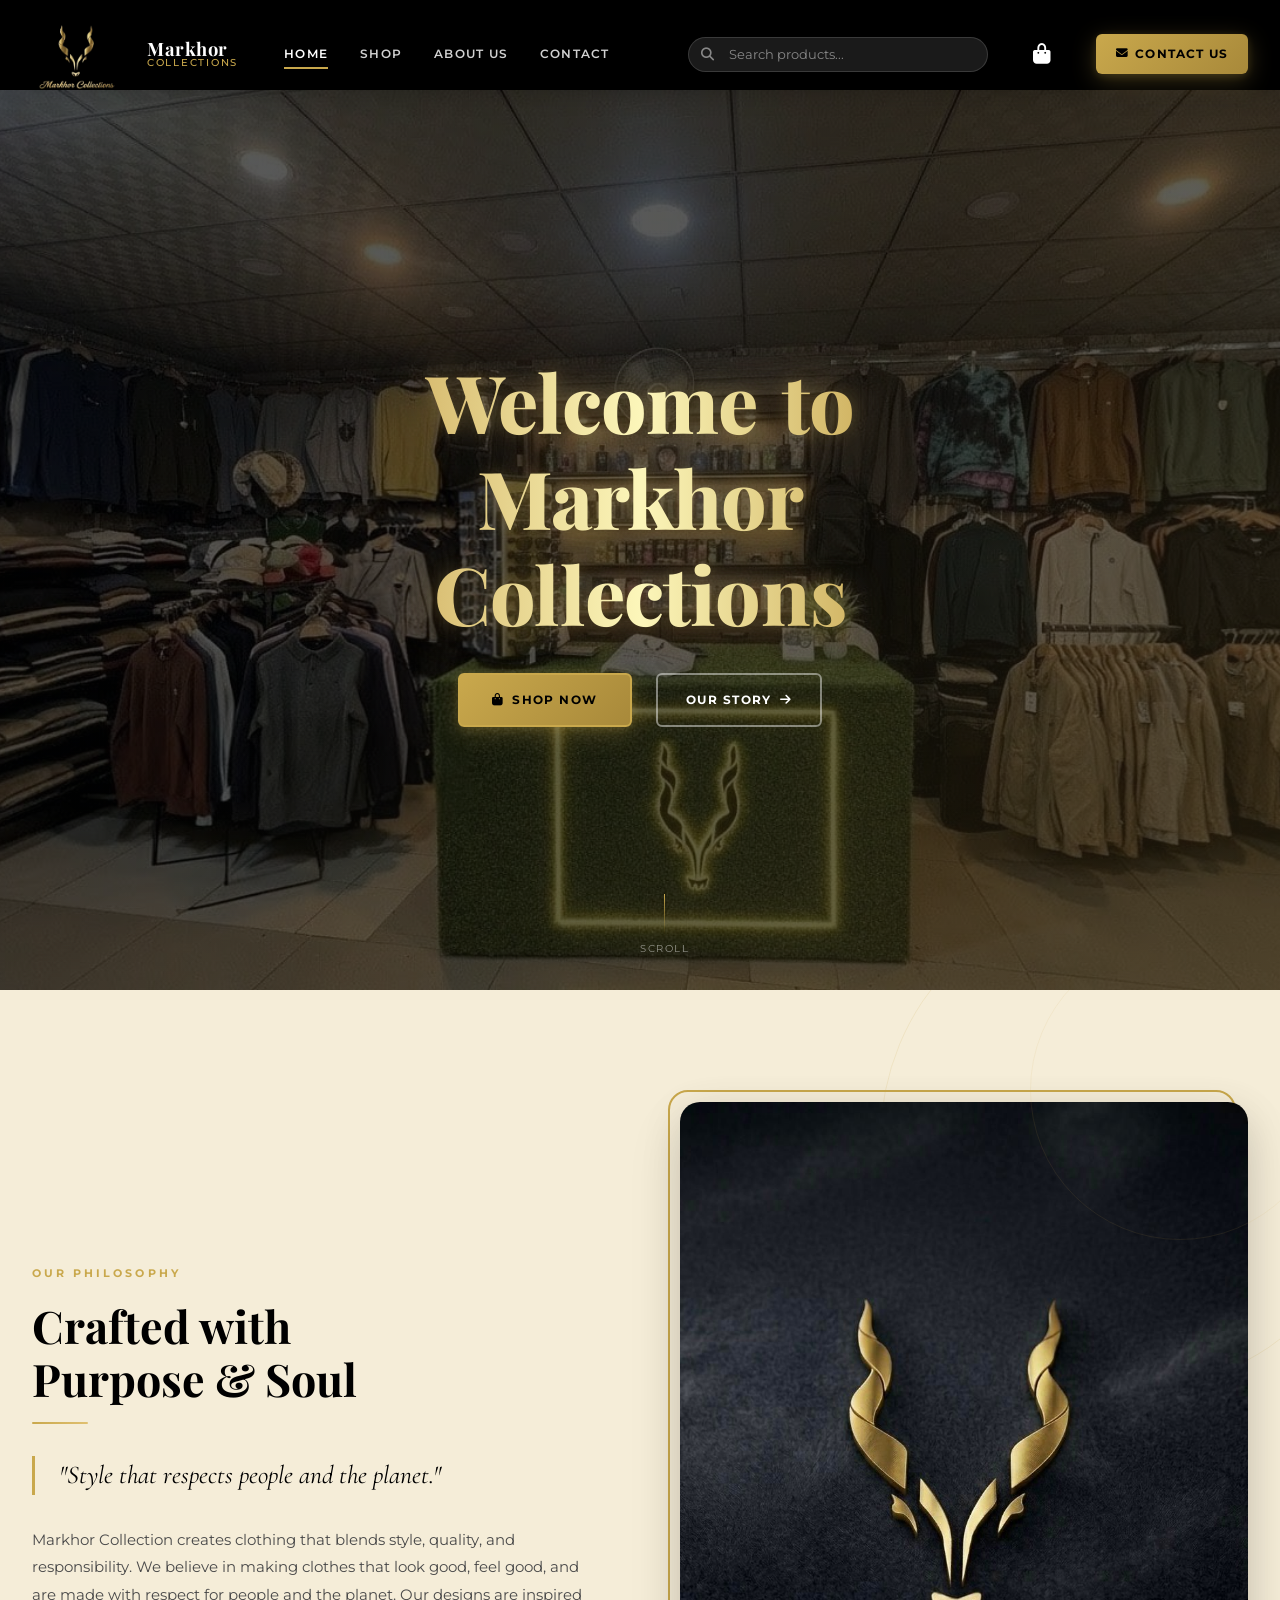
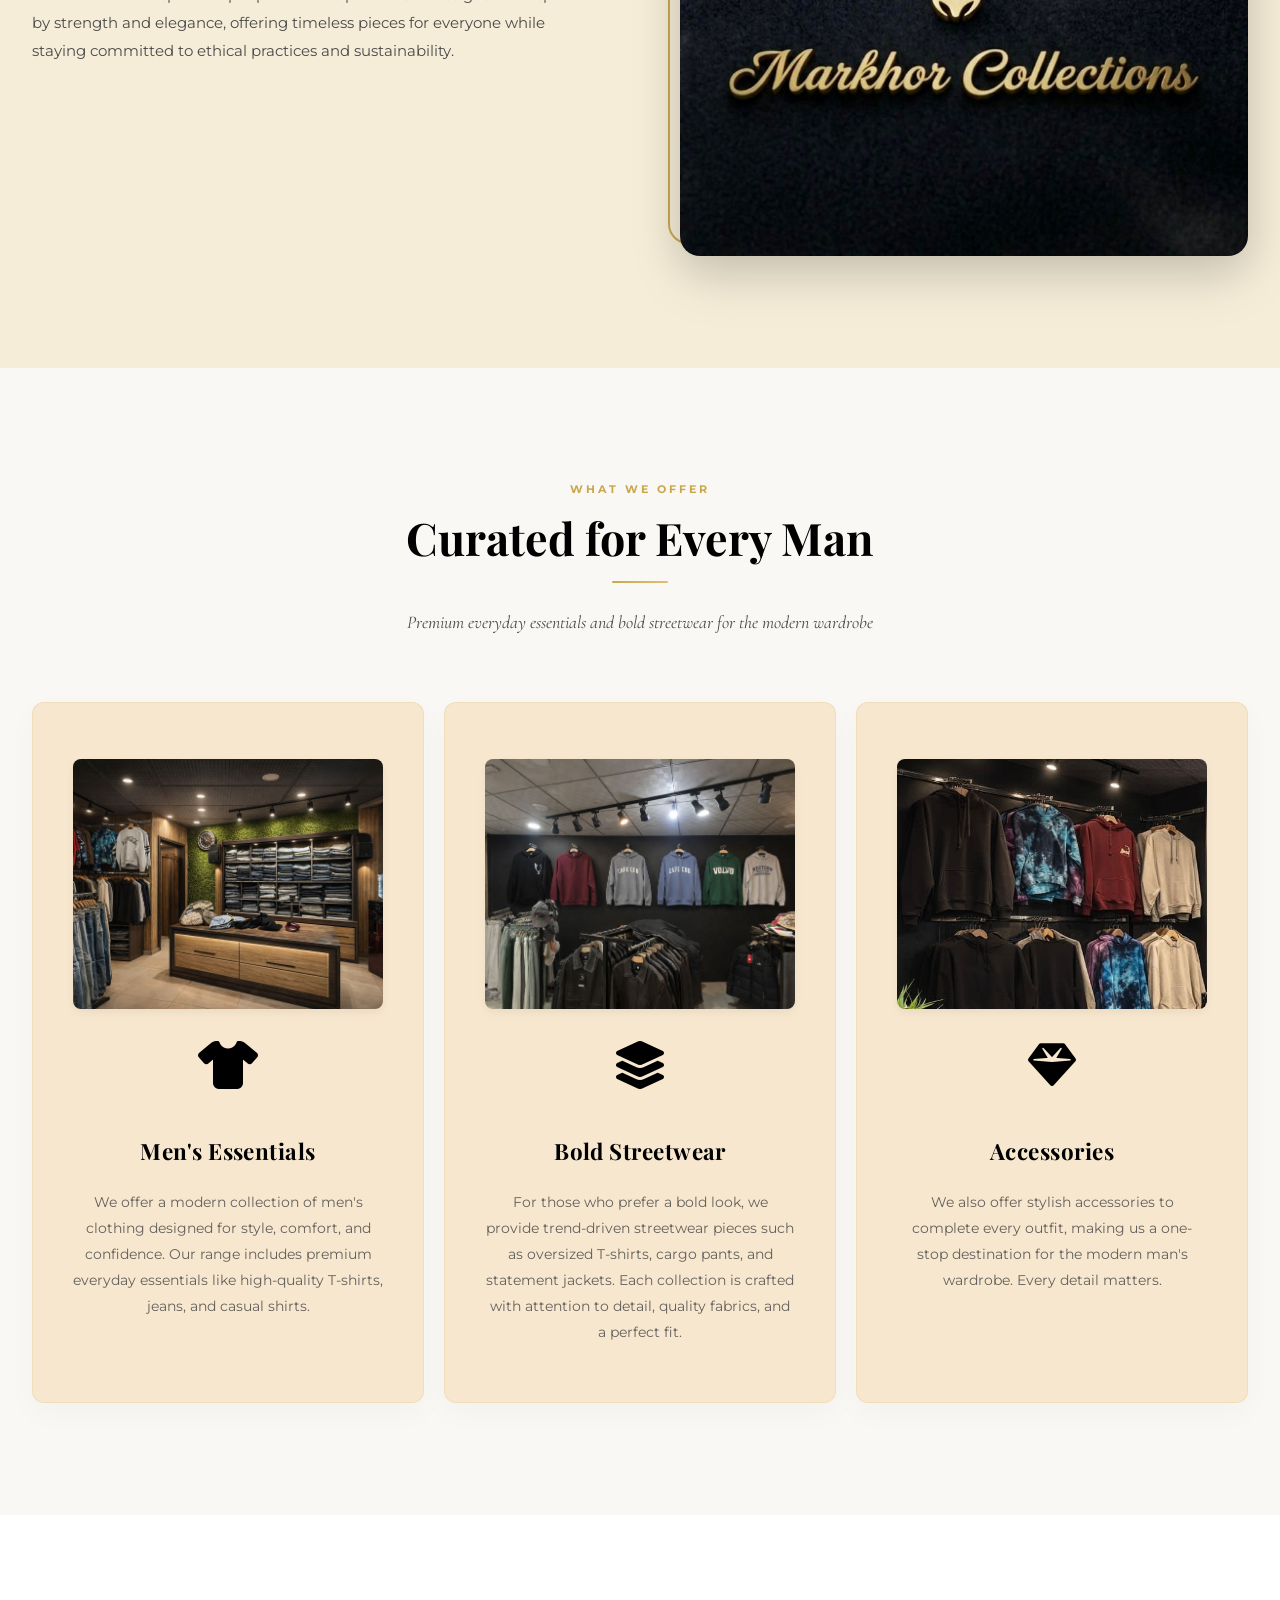
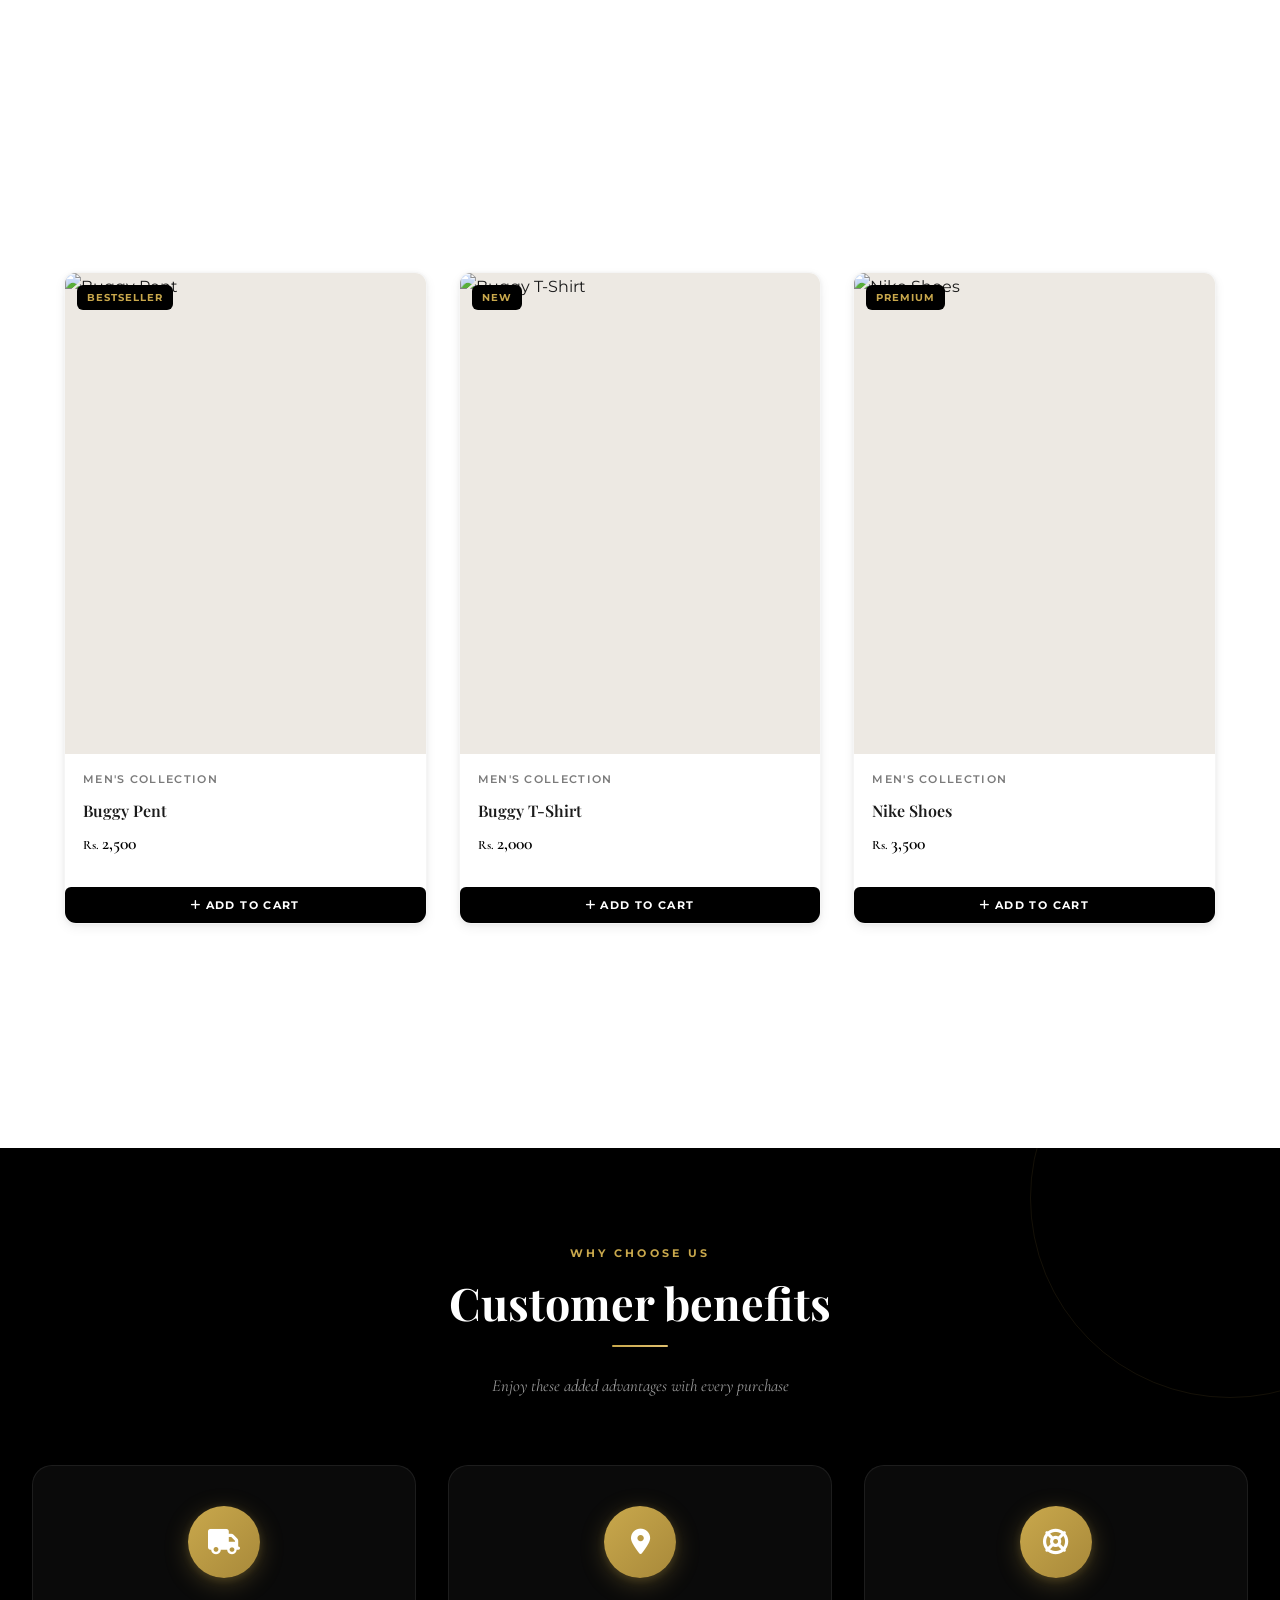
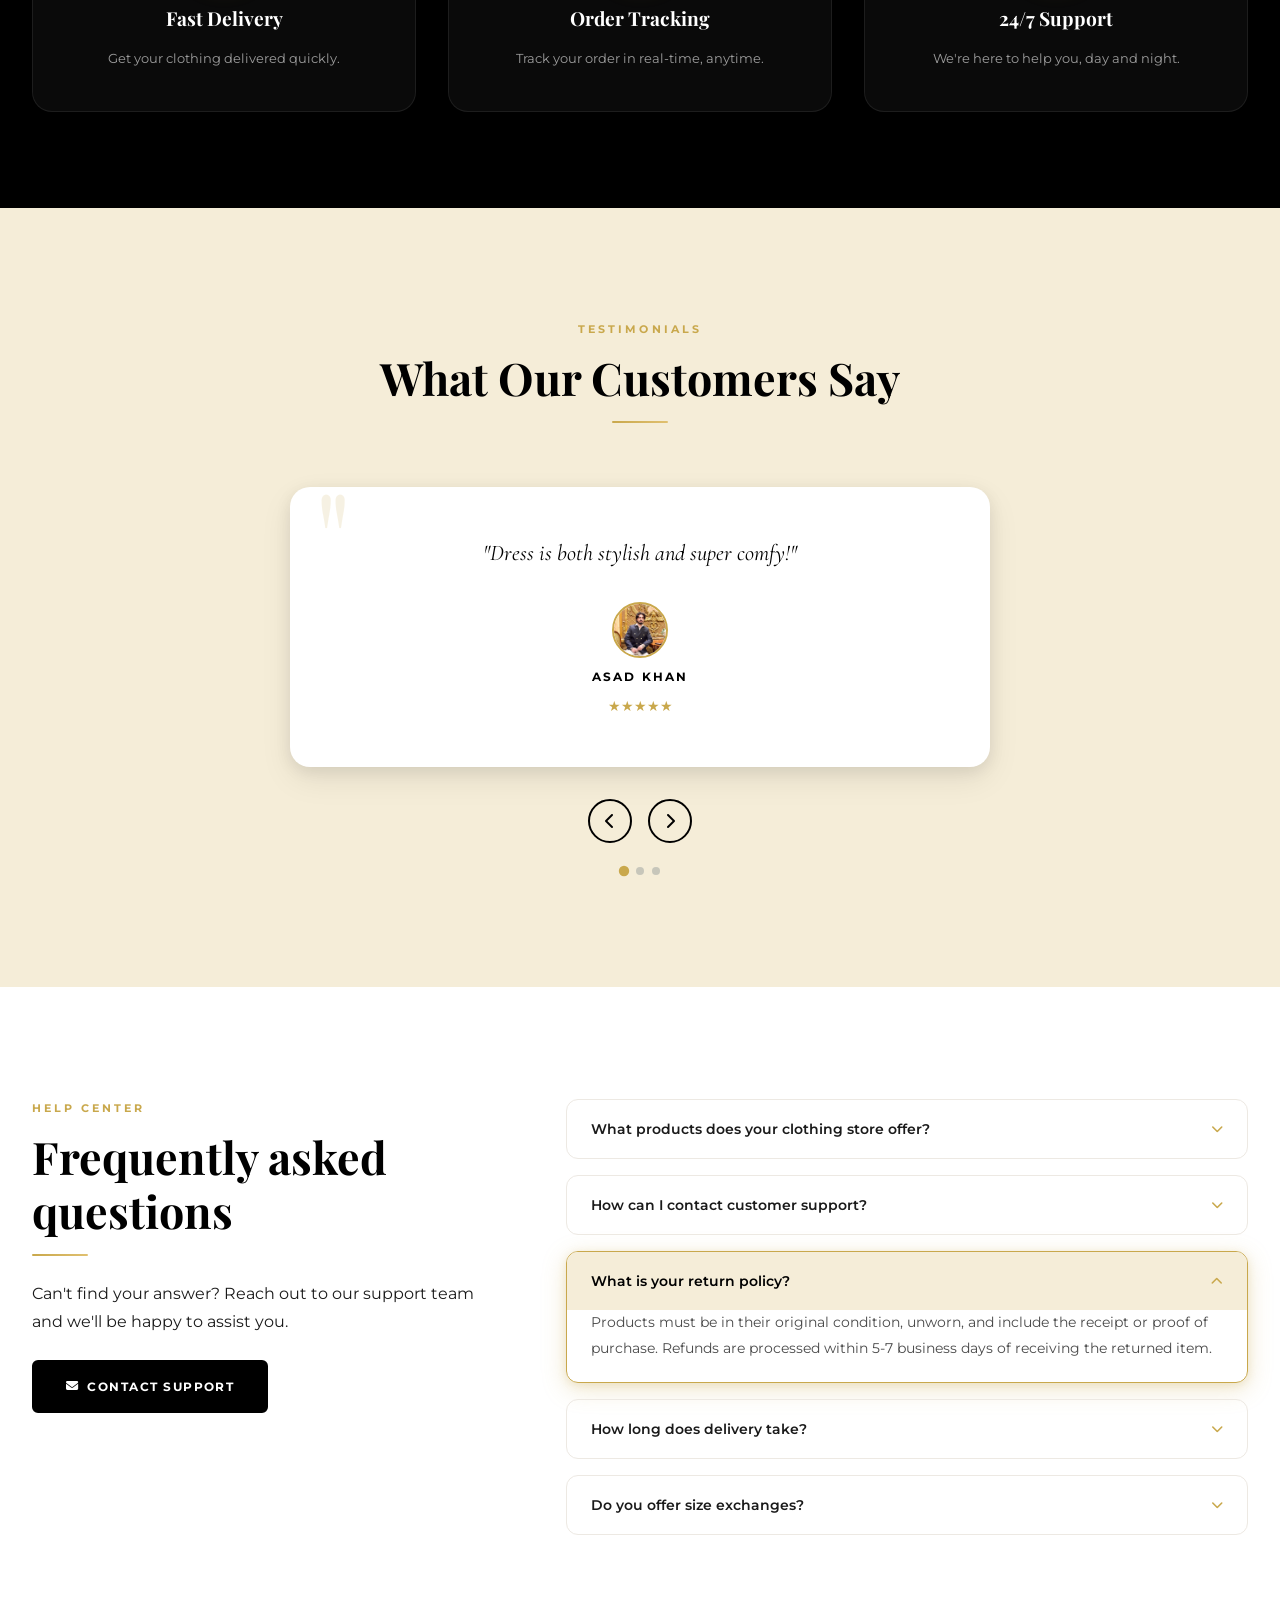
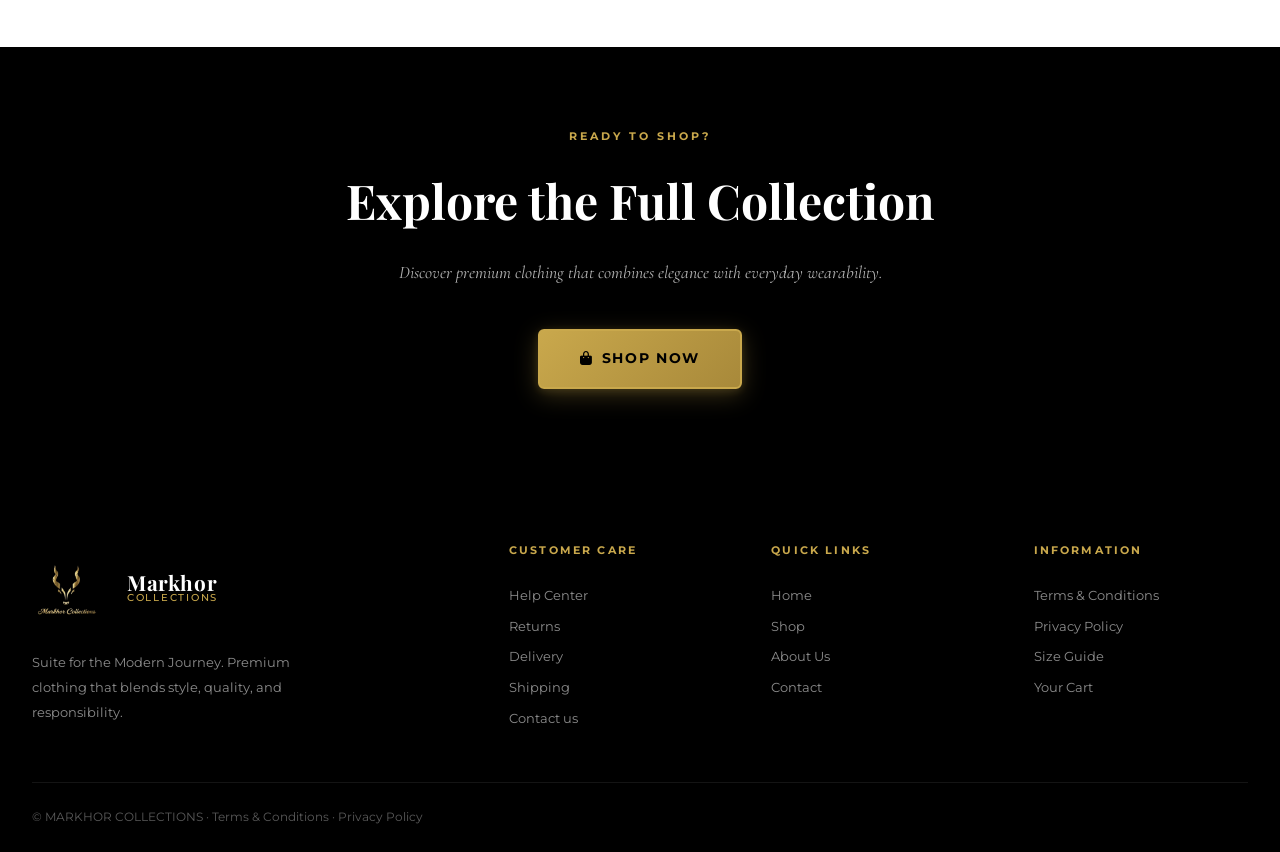
==== commit cdb671fe: "changes done to footer" ====
--- a/index.html
+++ b/index.html
@@ -715,8 +715,7 @@
   <div class="drawer-footer">
     <img src="assets/logo.png" alt="Markhor Logo" class="drawer-footer-img">
     <div class="drawer-logo-text">
-      <span class="drawer-brand">Markhor</span>
-      <span class="drawer-tagline">Collections</span>
+       
     </div>
   </div>
 
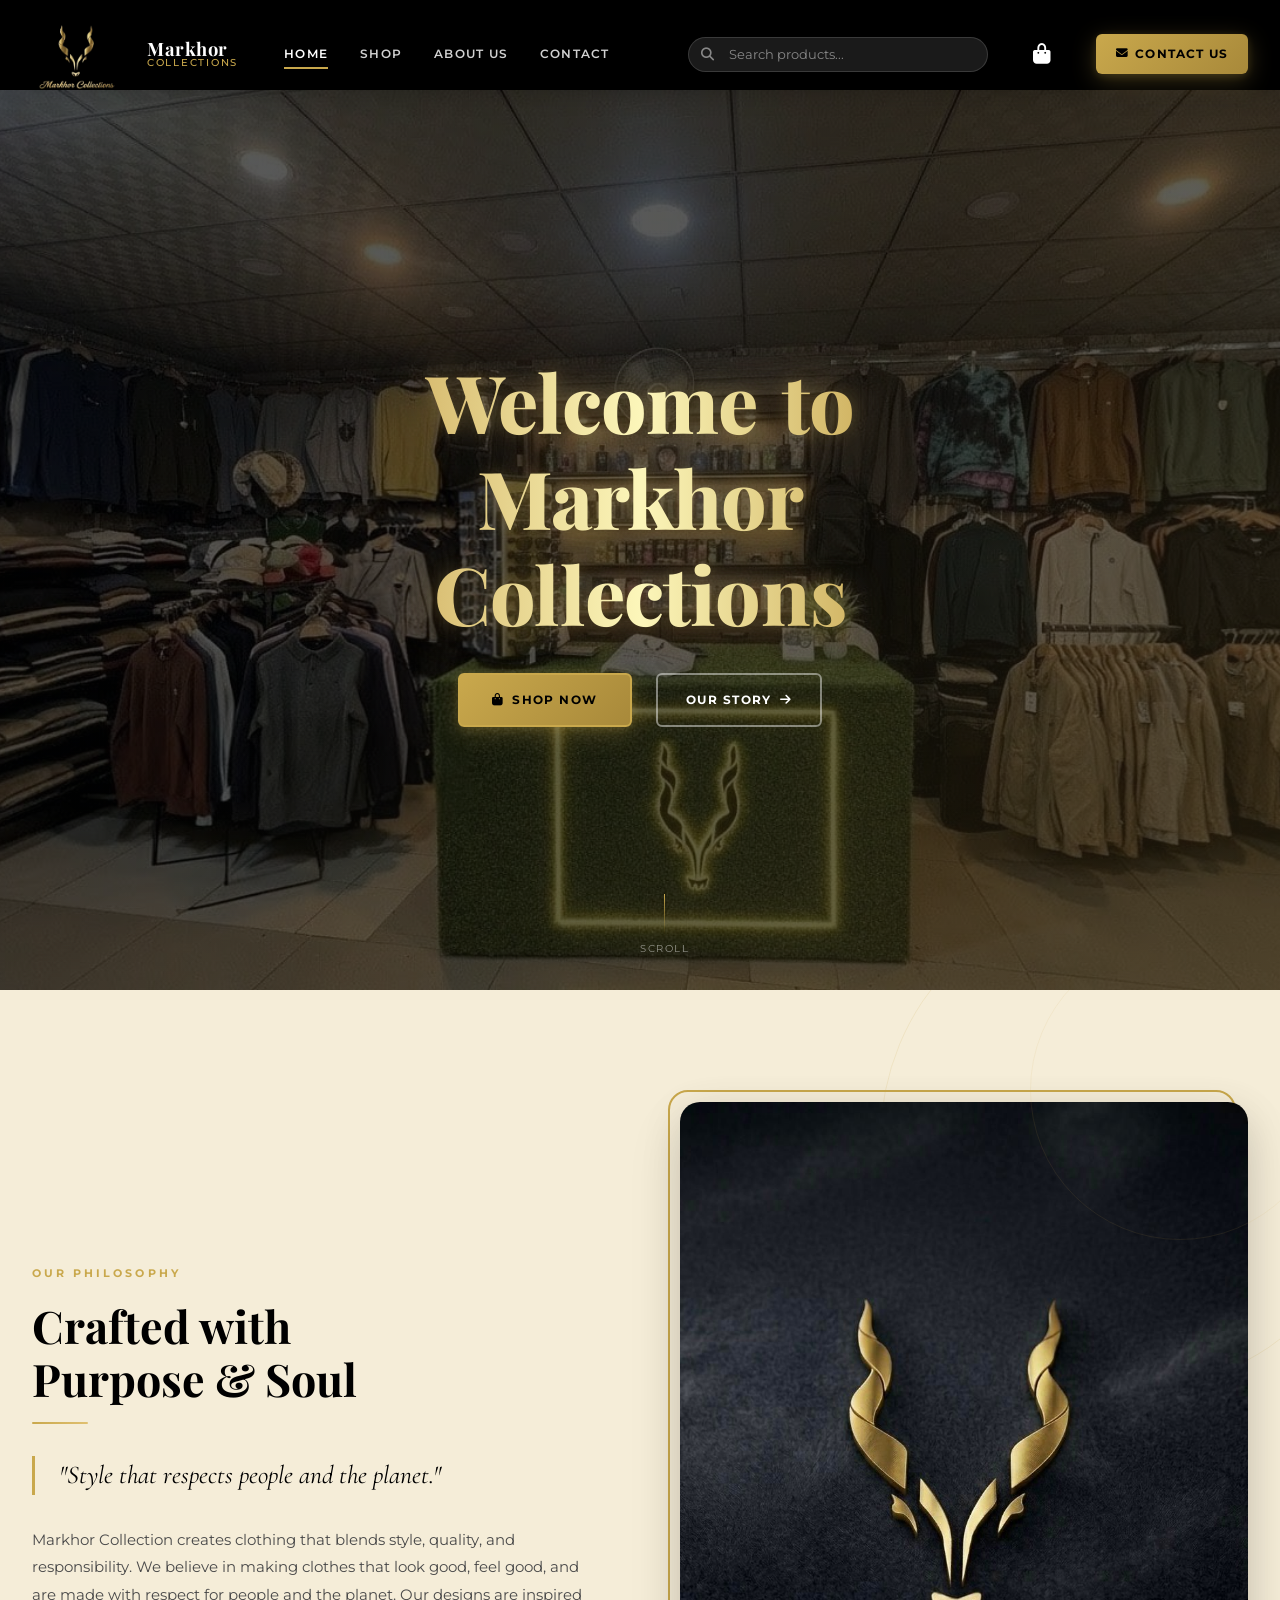
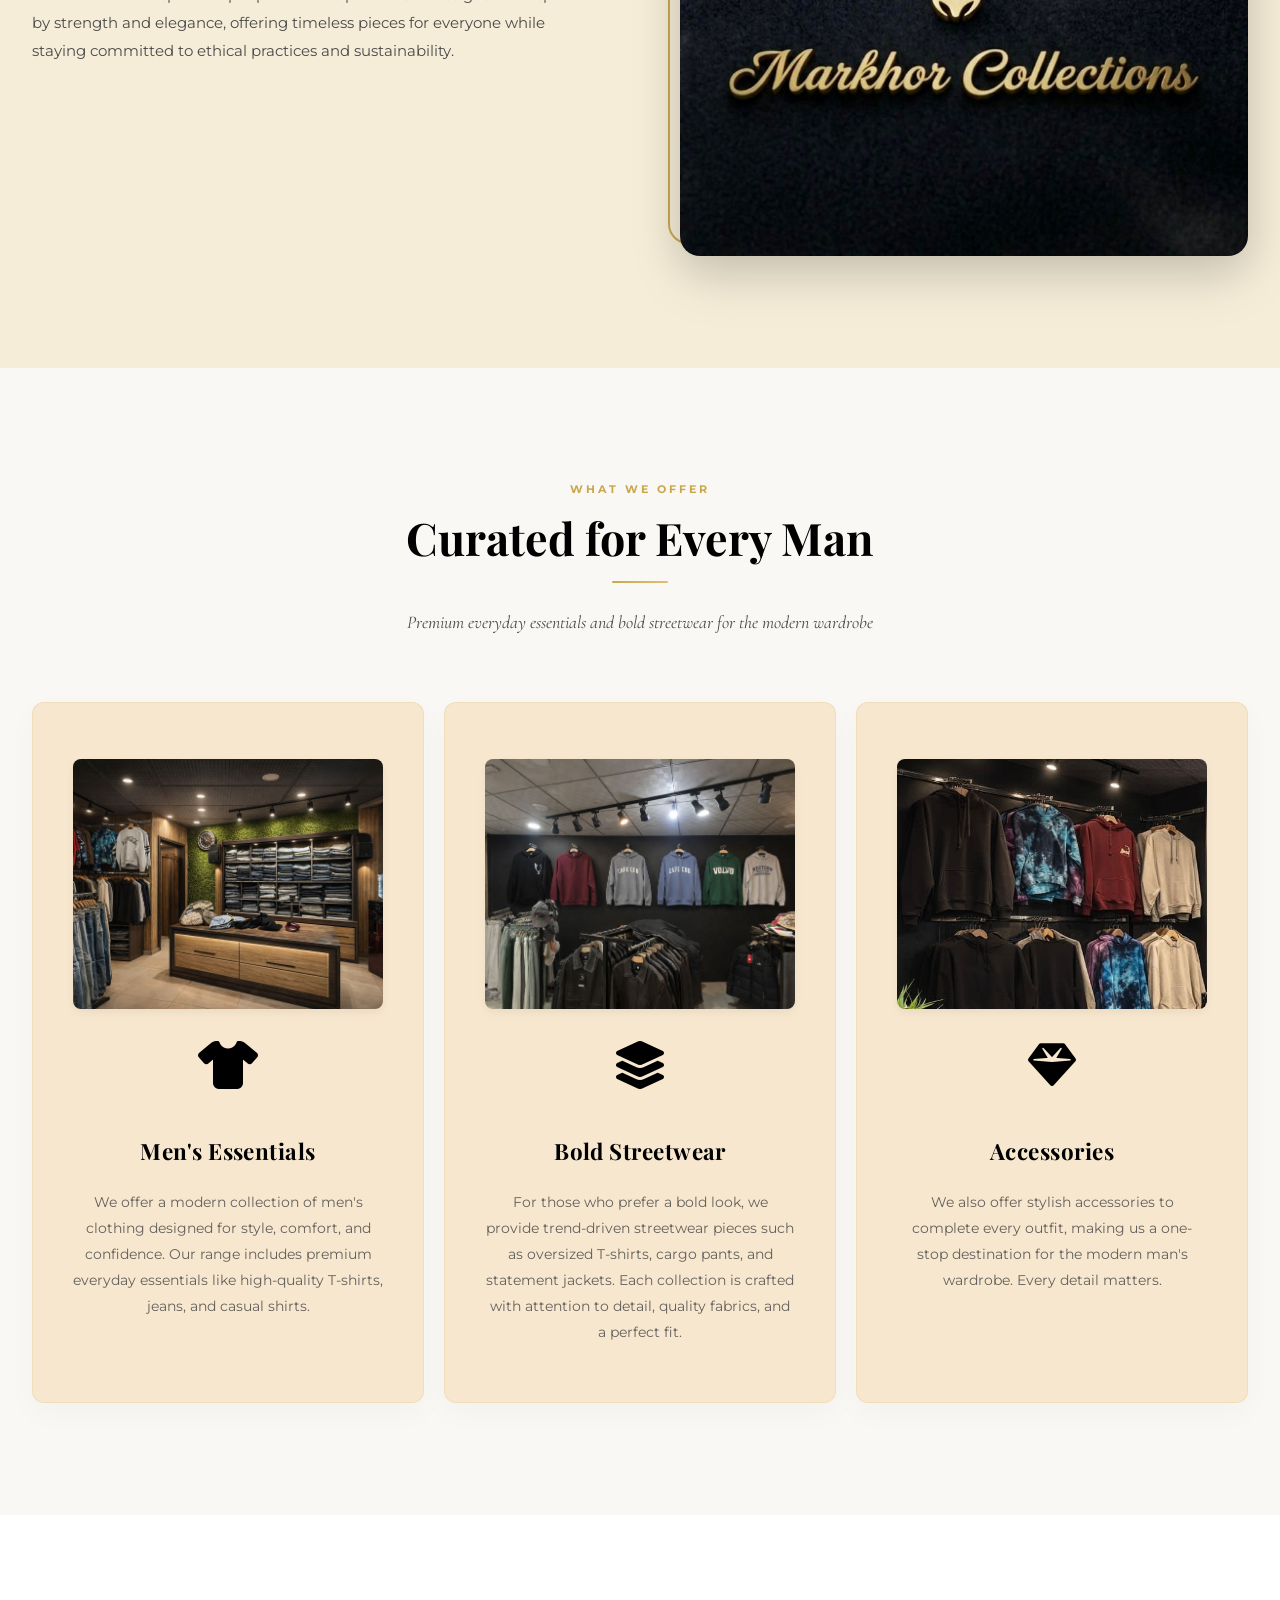
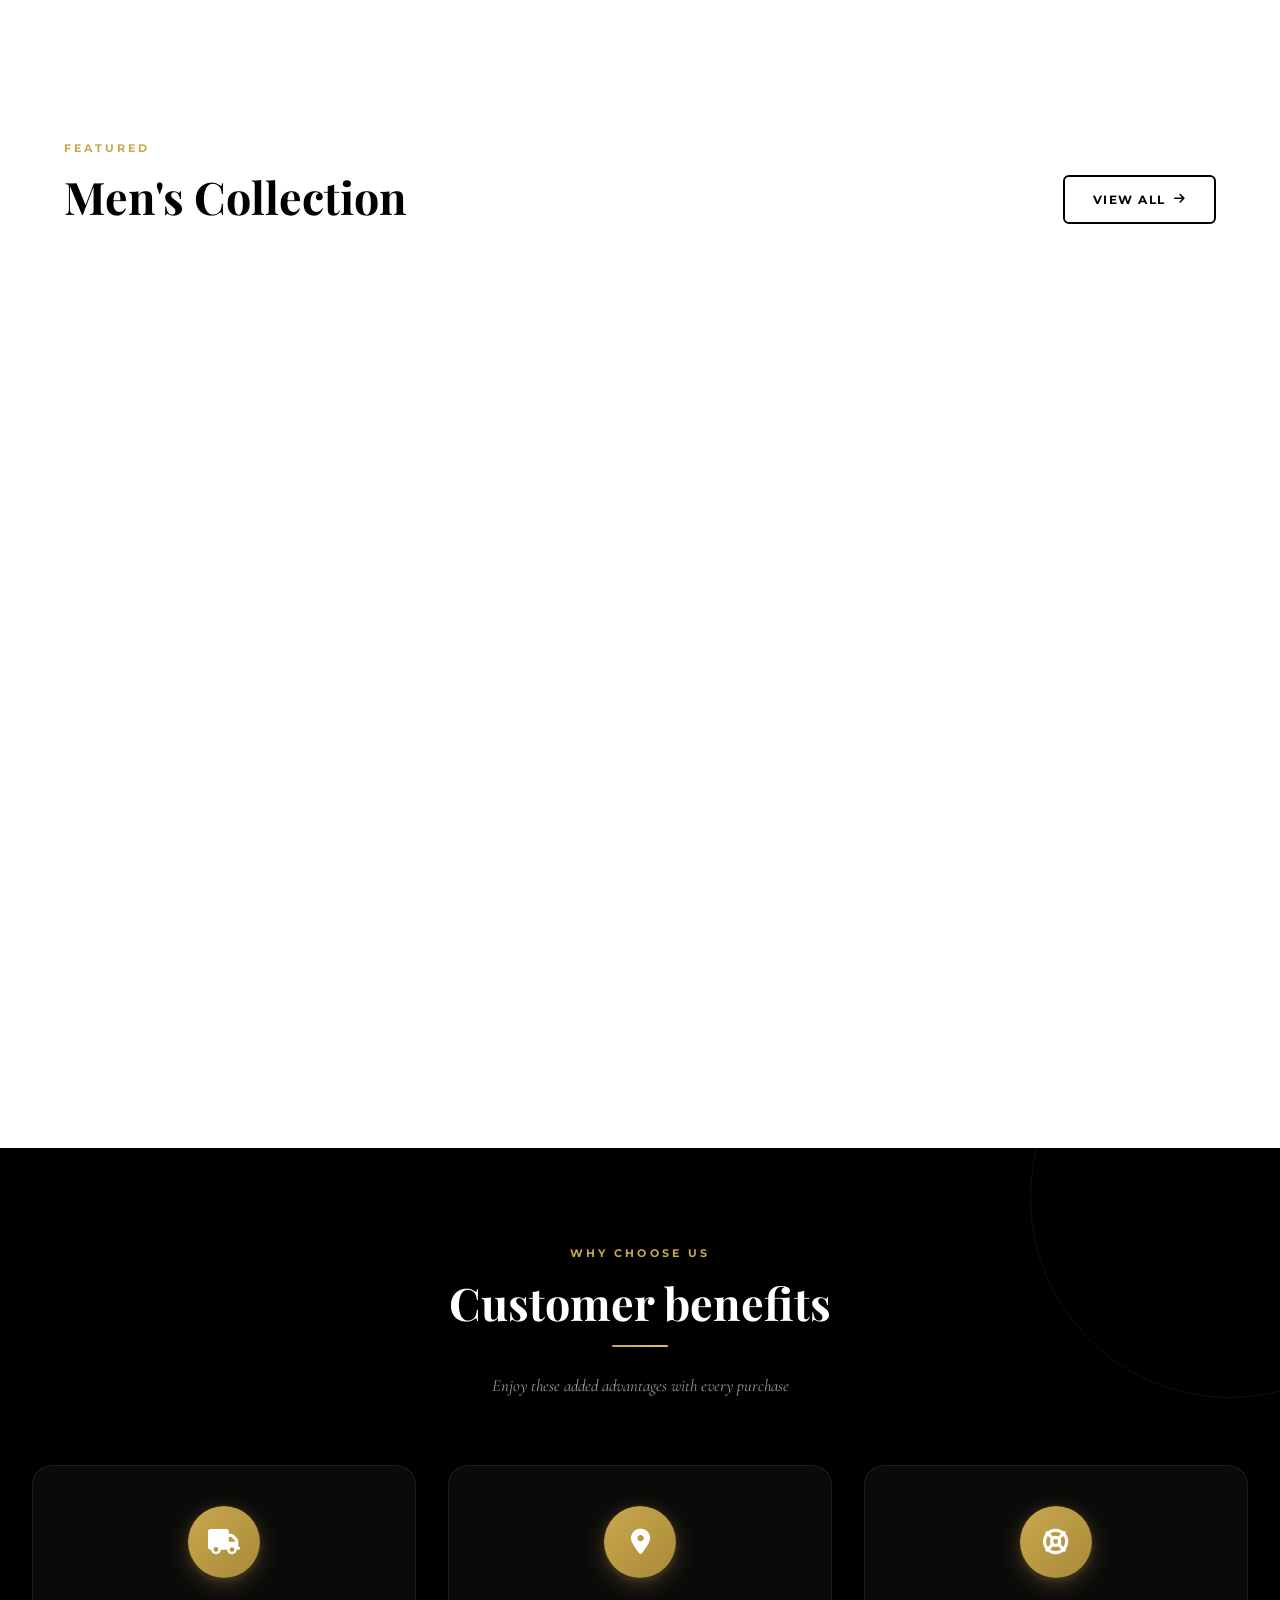
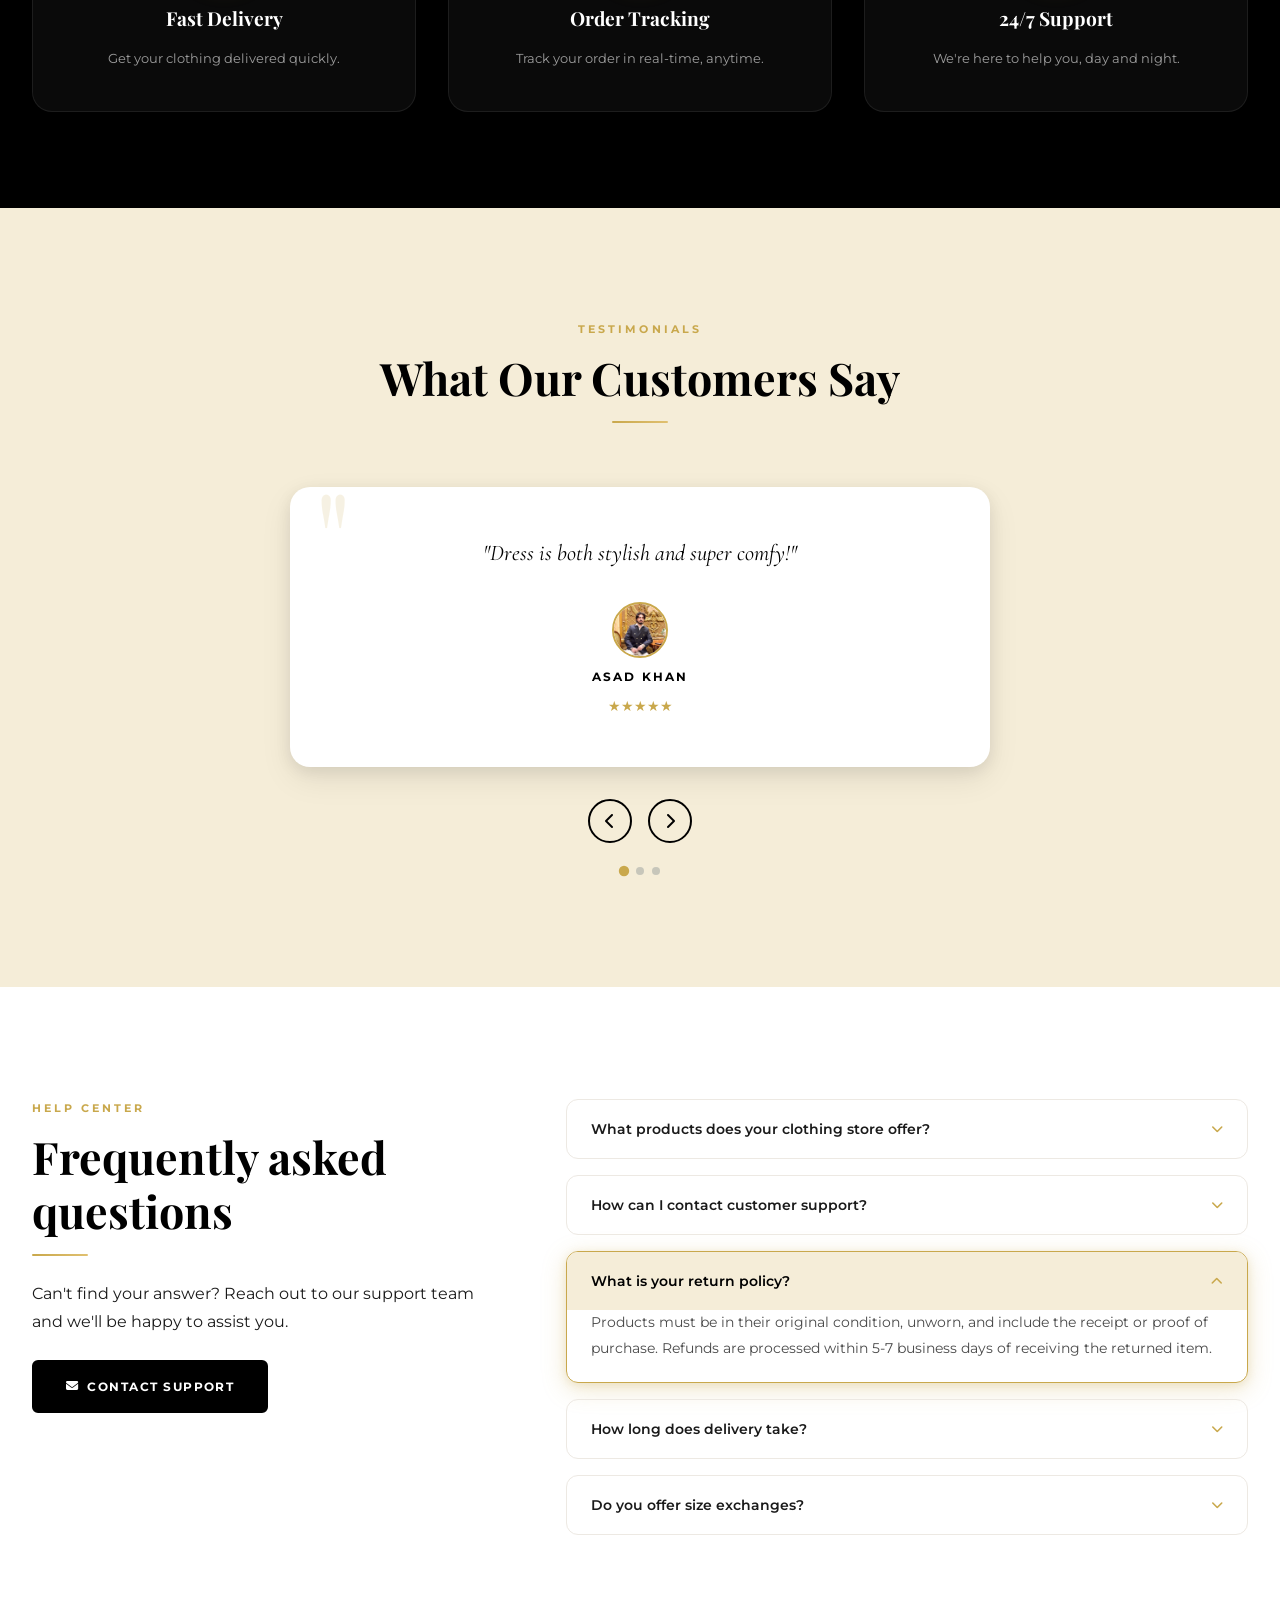
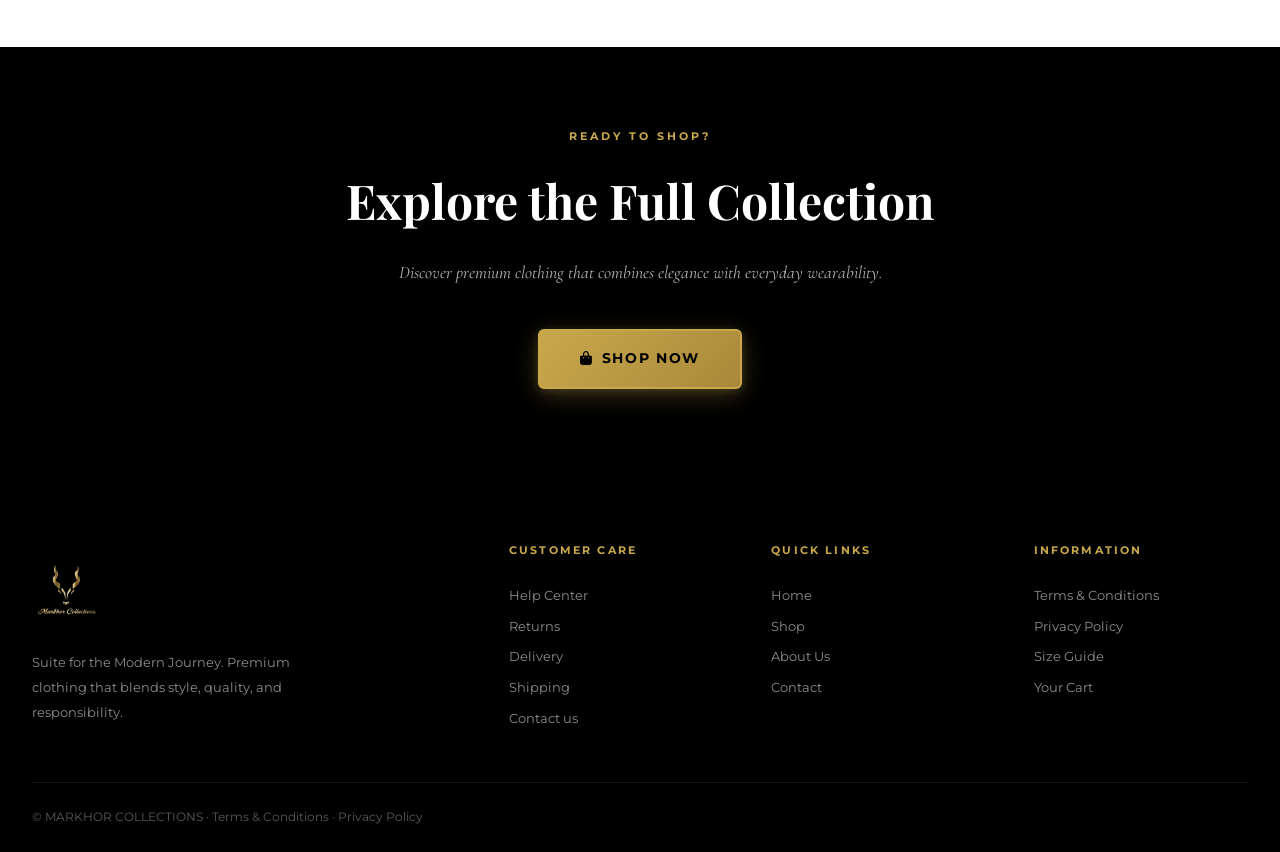
==== commit c732f437: "new changes done" ====
--- a/index.html
+++ b/index.html
@@ -715,7 +715,8 @@
   <div class="drawer-footer">
     <img src="assets/logo.png" alt="Markhor Logo" class="drawer-footer-img">
     <div class="drawer-logo-text">
-       
+      <span class="drawer-brand">Markhor</span>
+      <span class="drawer-tagline">Collections</span>
     </div>
   </div>
 
@@ -1215,8 +1216,7 @@
     <img src="assets/logo.png" alt="Markhor Logo" style="width: 70px; height: auto; margin-right: 15px; object-fit: contain;">
     
     <div class="logo-text">
-      <span class="brand-name">Markhor</span>
-      <span class="brand-tagline">Collections</span>
+       
     </div>
   </a>
   <p>Suite for the Modern Journey. Premium clothing that blends style, quality, and responsibility.</p>
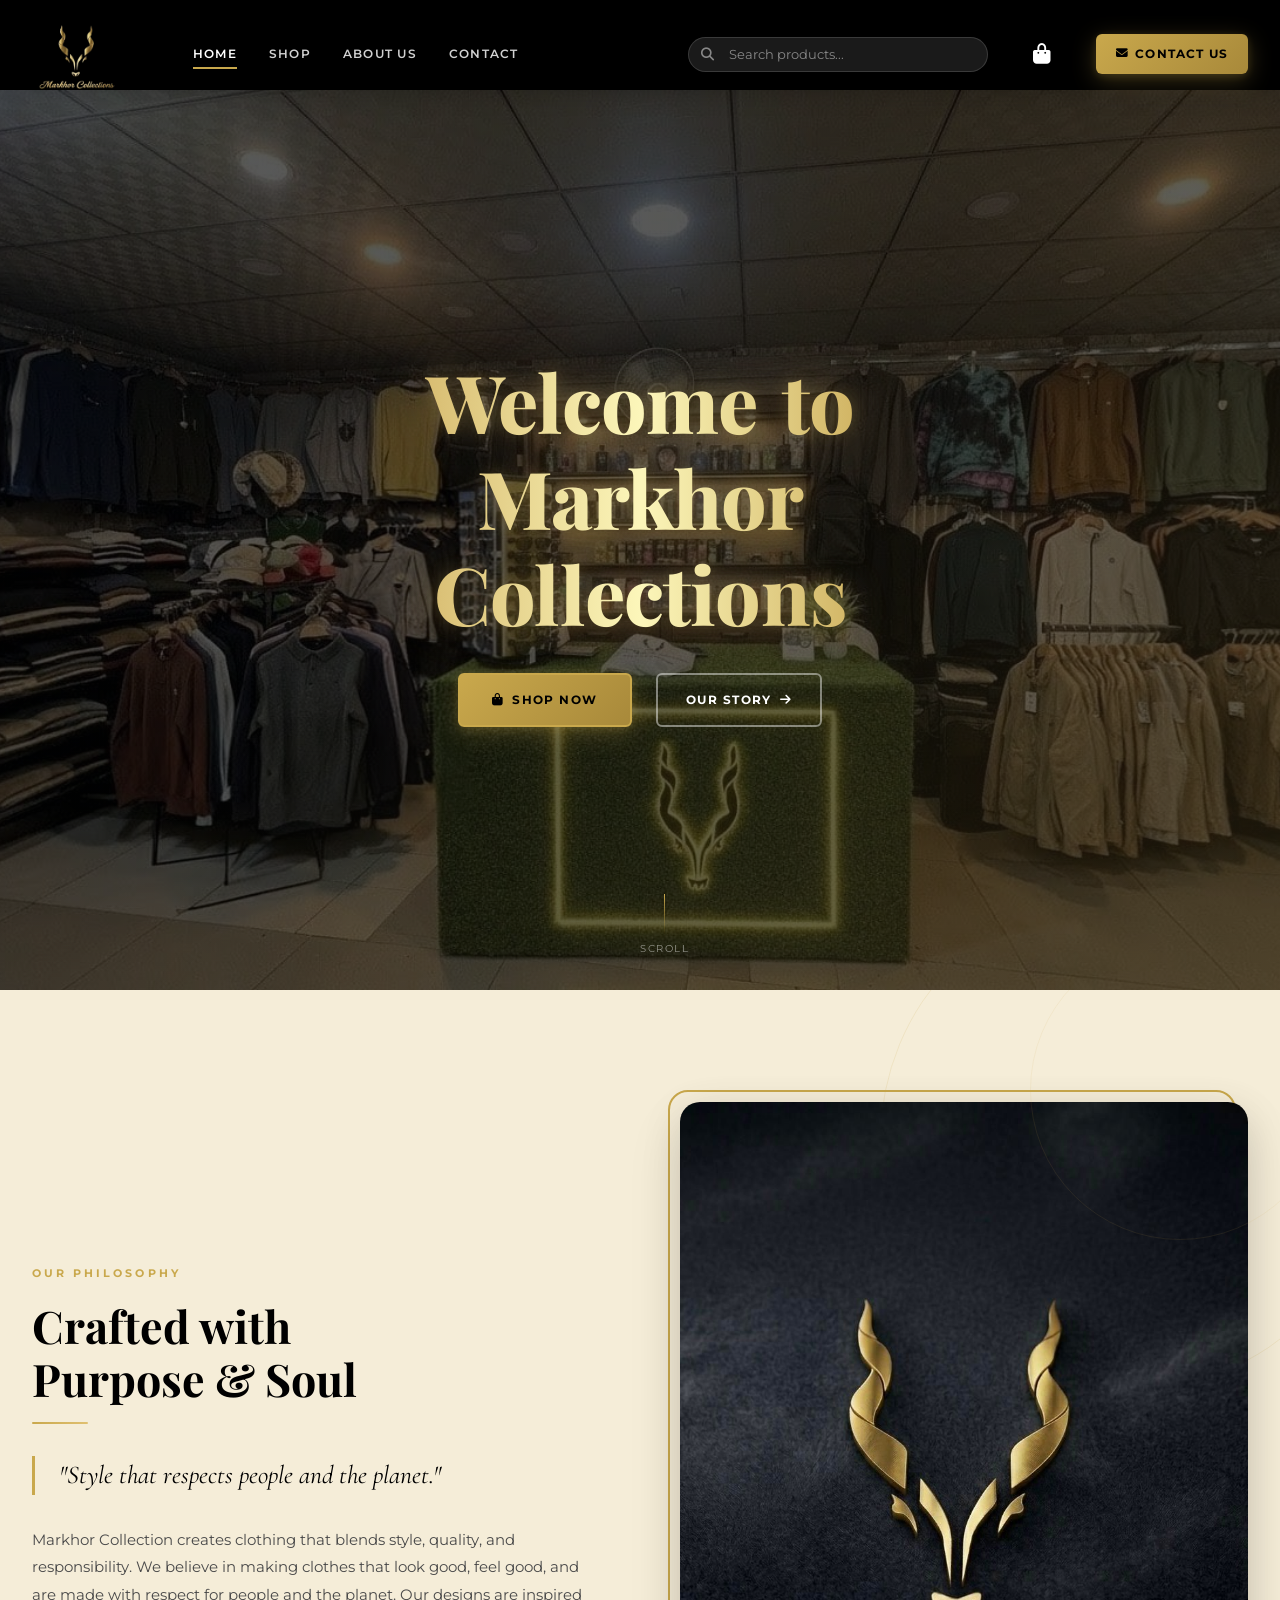
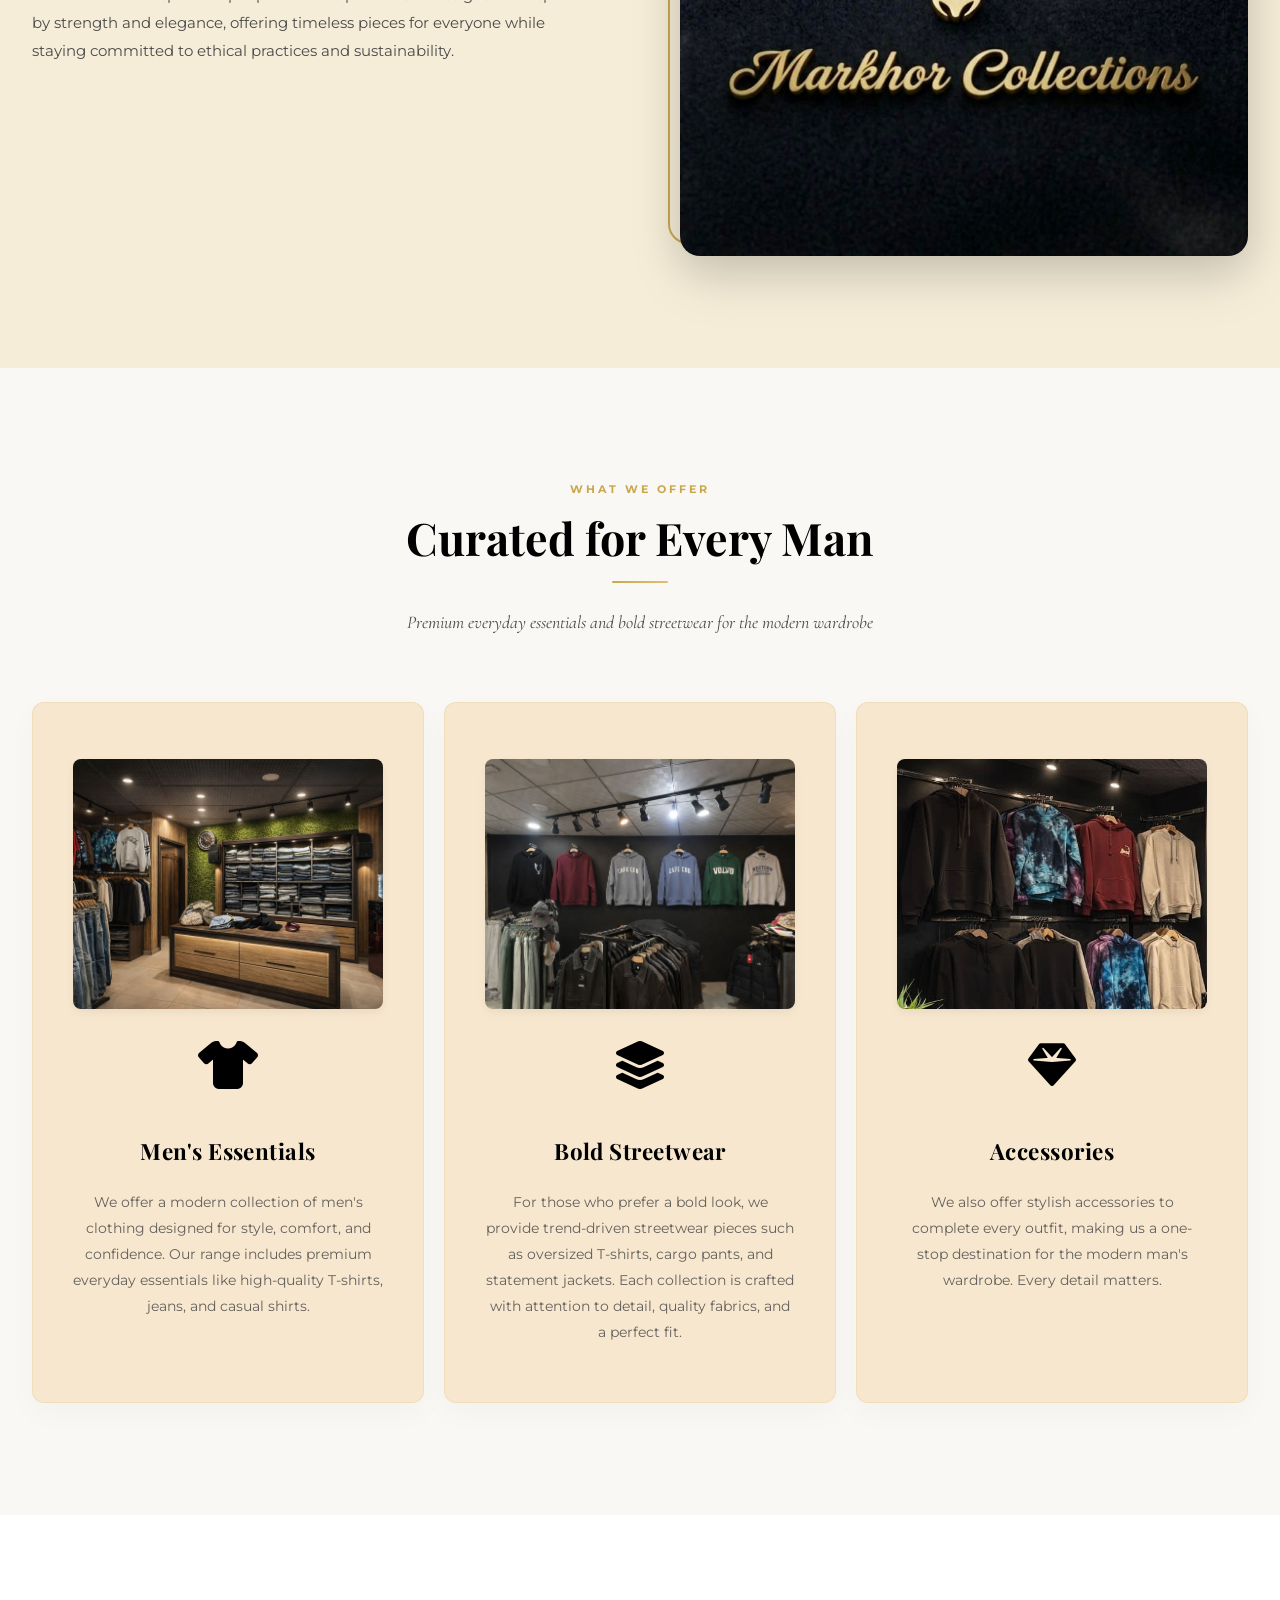
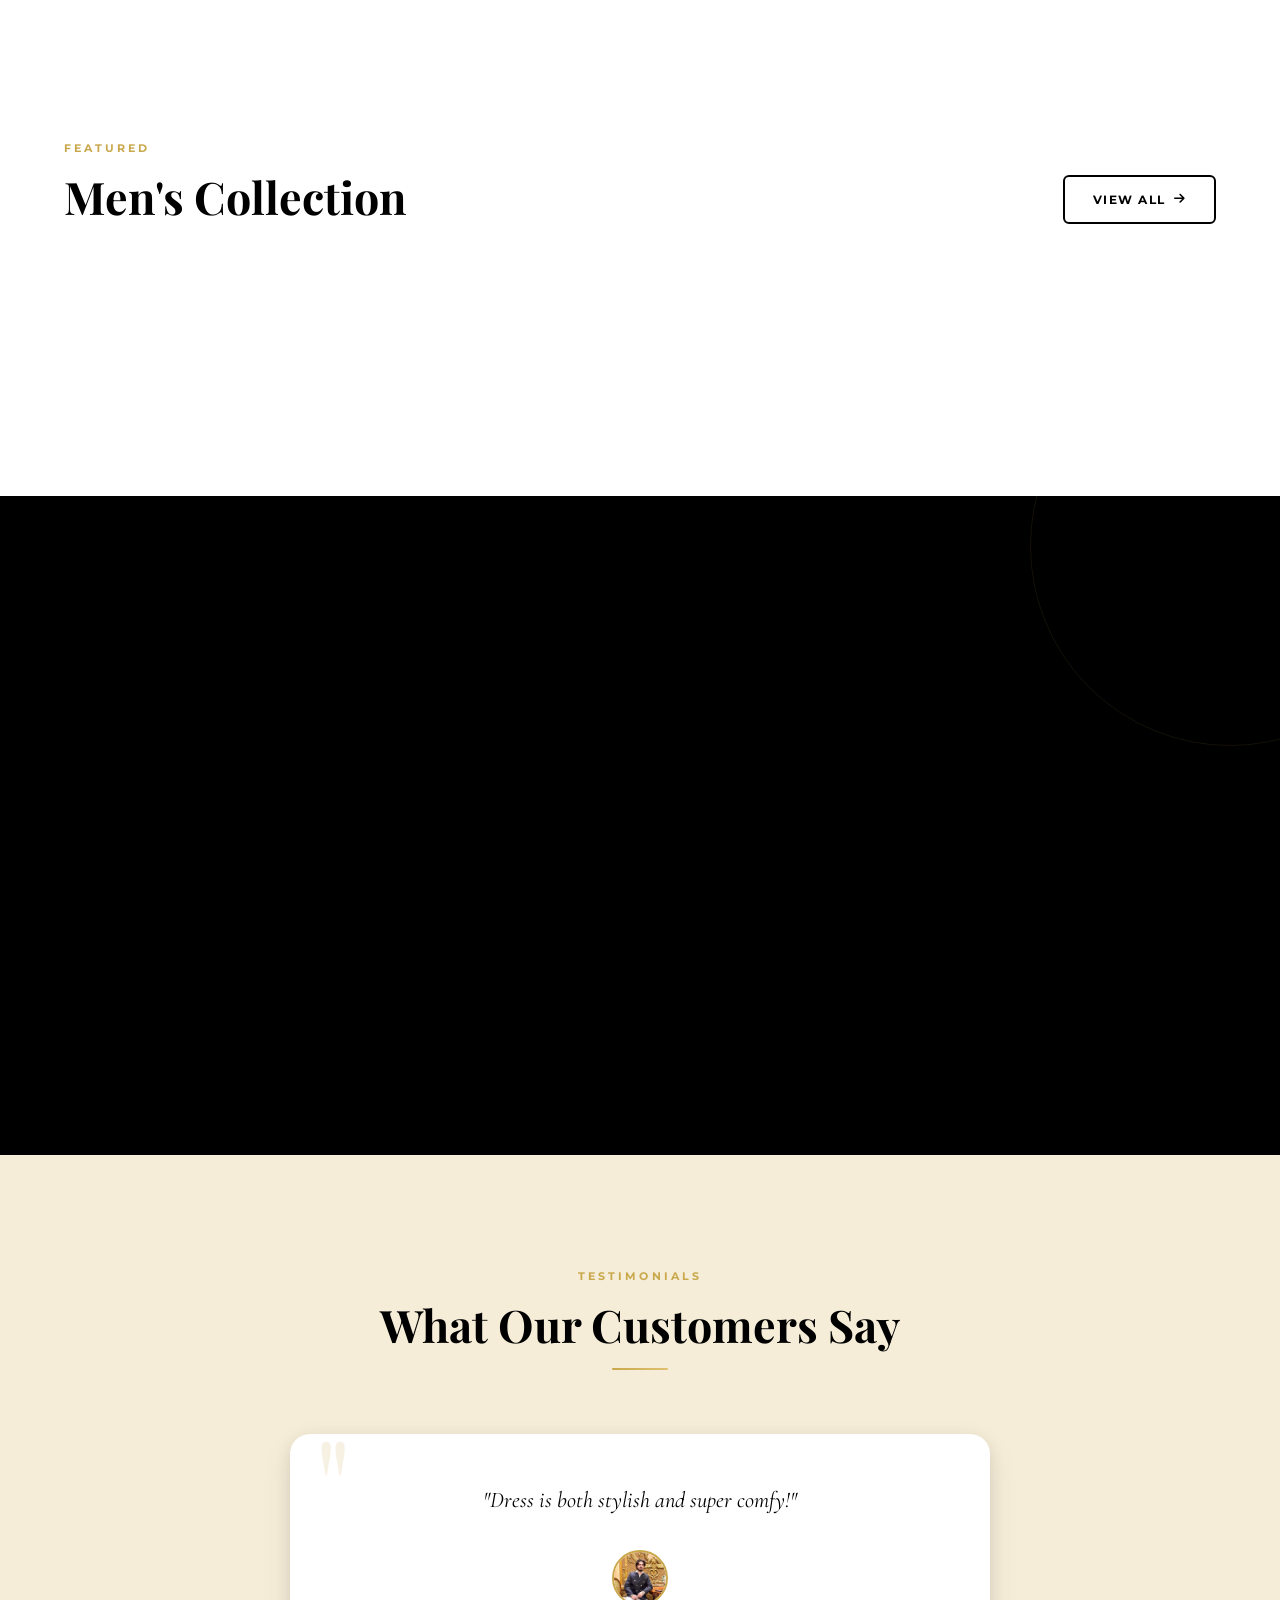
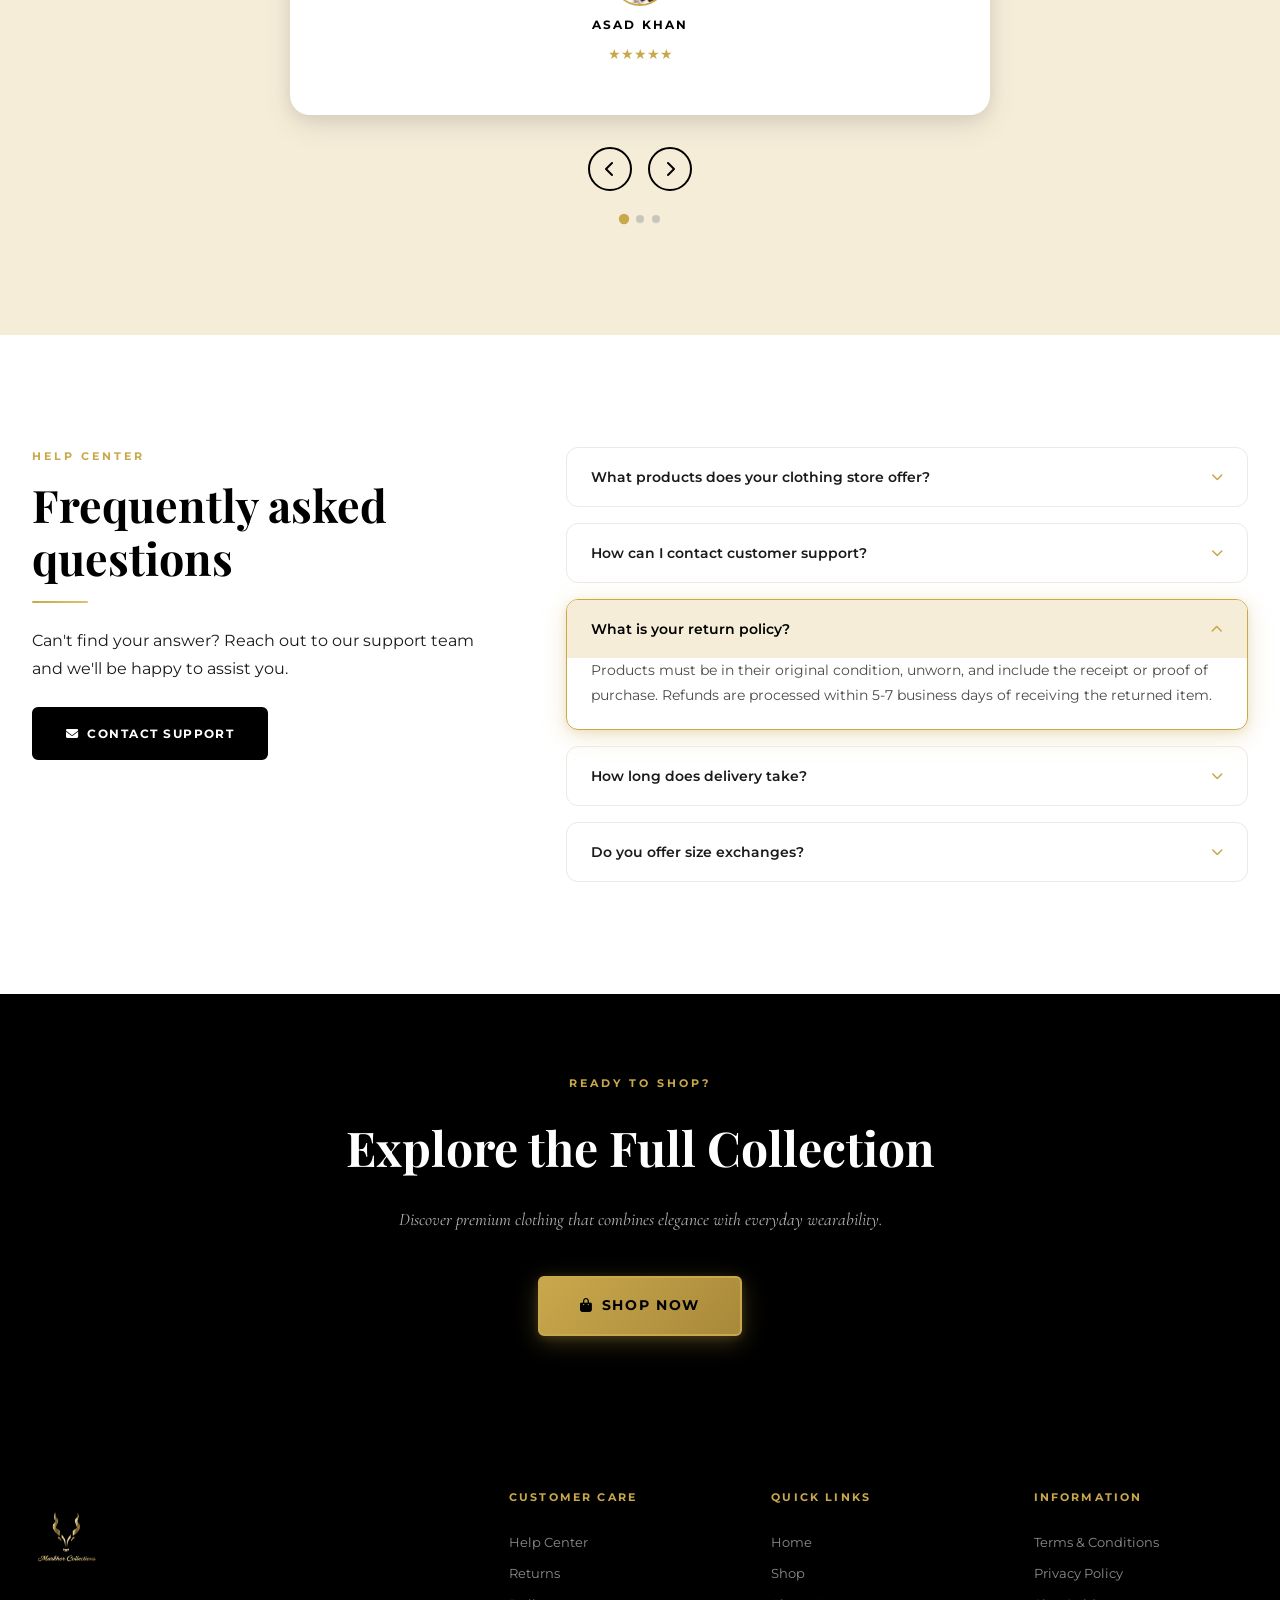
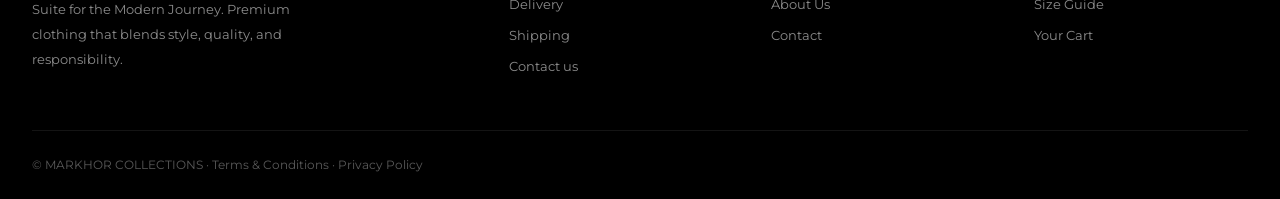
==== commit e9c32d15: "changes done" ====
--- a/index.html
+++ b/index.html
@@ -661,8 +661,8 @@
   <img src="assets/logo.png" alt="Markhor Logo" style="width: 90px; height: auto; margin-right: 15px; object-fit: contain;">
   
   <div class="logo-text">
-    <span class="brand-name">Markhor</span>
-    <span class="brand-tagline">Collections</span>
+    <span class="brand-name"></span>
+    <span class="brand-tagline"></span>
   </div>
 </a>
 
--- a/style.css
+++ b/style.css
@@ -428,7 +428,13 @@
 }
 .product-card:hover { transform: translateY(-7px); box-shadow: var(--shadow-lg); border-color: transparent; }
 .product-card .card-img-wrap { position: relative; overflow: hidden; aspect-ratio: 3/4; background: var(--gray-light); }
-.product-card .card-img-wrap img { width: 100%; height: 100%; object-fit: cover; transition: transform 0.65s cubic-bezier(0.4,0,0.2,1); }
+.product-card .card-img-wrap img { 
+  width: 100%; 
+  height: 100%; 
+  object-fit: cover; 
+  object-position: top; /* 👈 Bas yeh ek lafz add kiya hai! */
+  transition: transform 0.65s cubic-bezier(0.4,0,0.2,1); 
+}
 .product-card:hover .card-img-wrap img { transform: scale(1.07); }
 .product-card .card-badge {
   position: absolute;
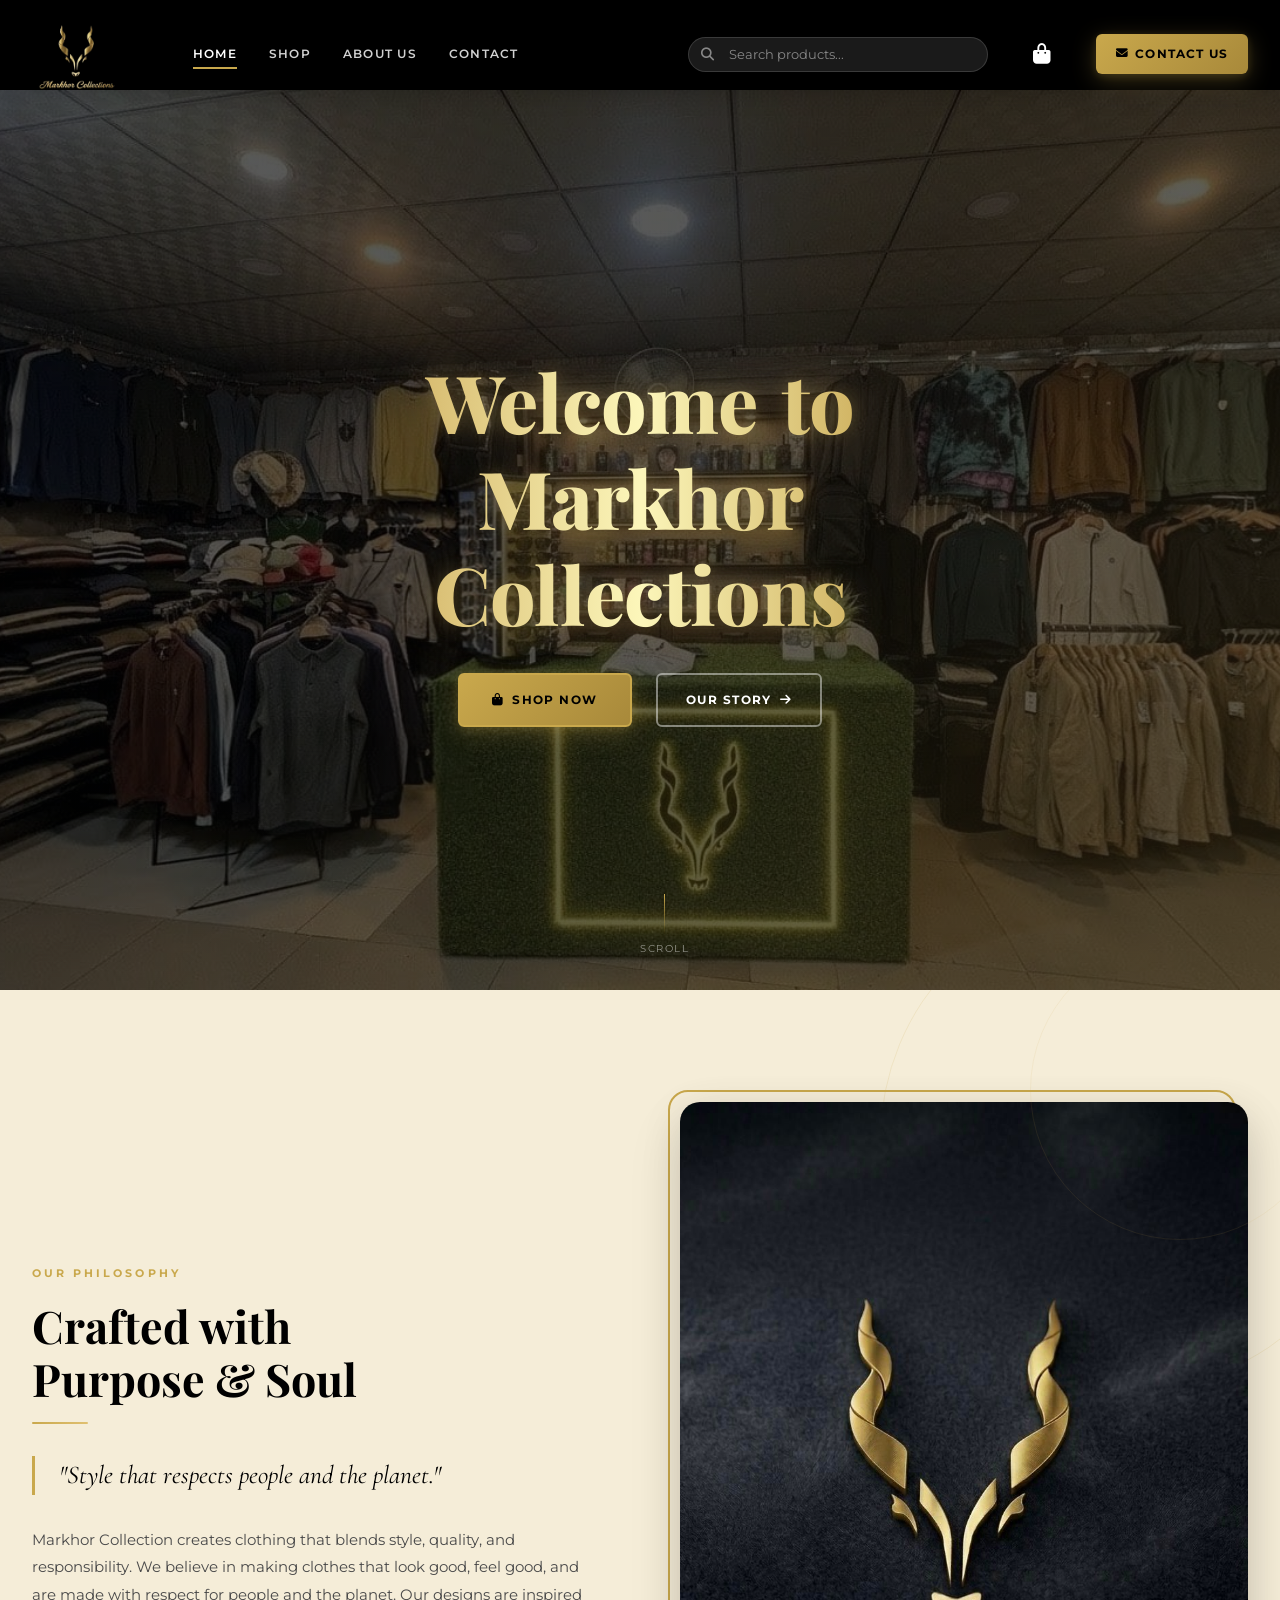
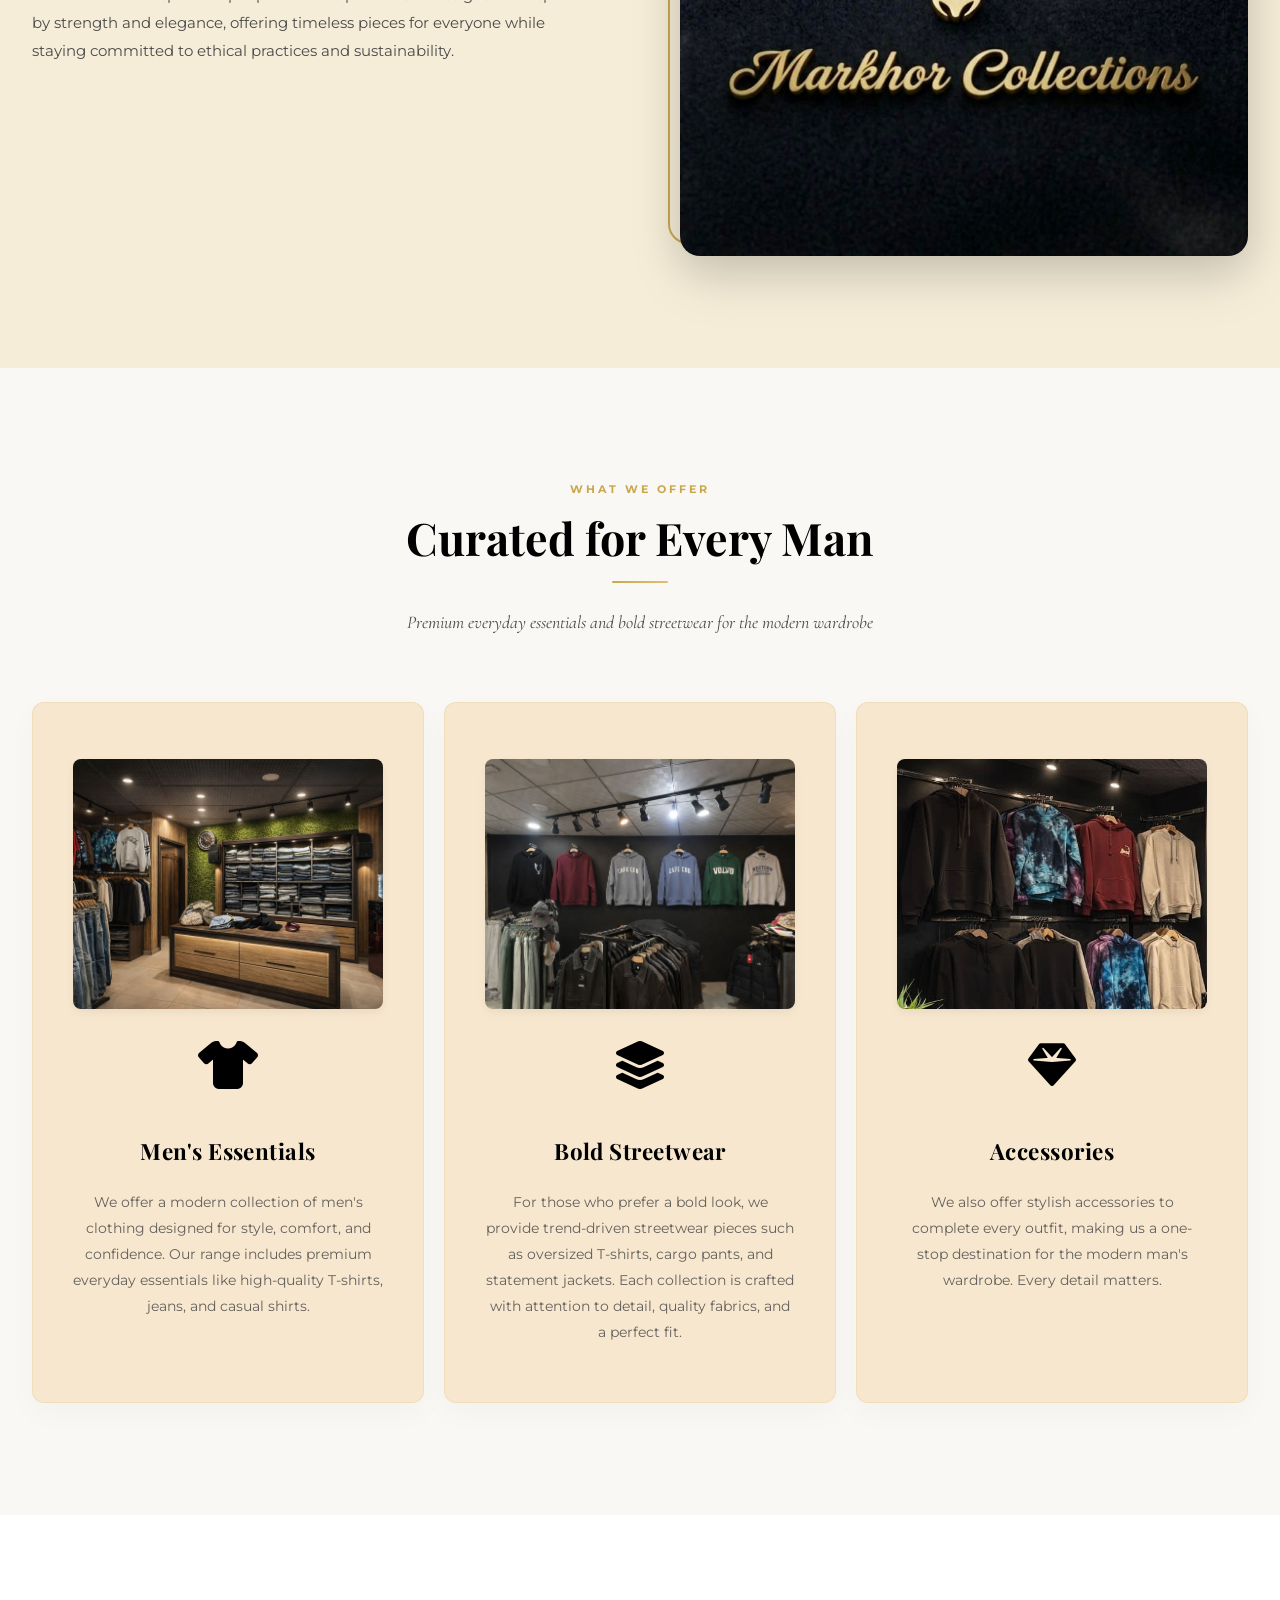
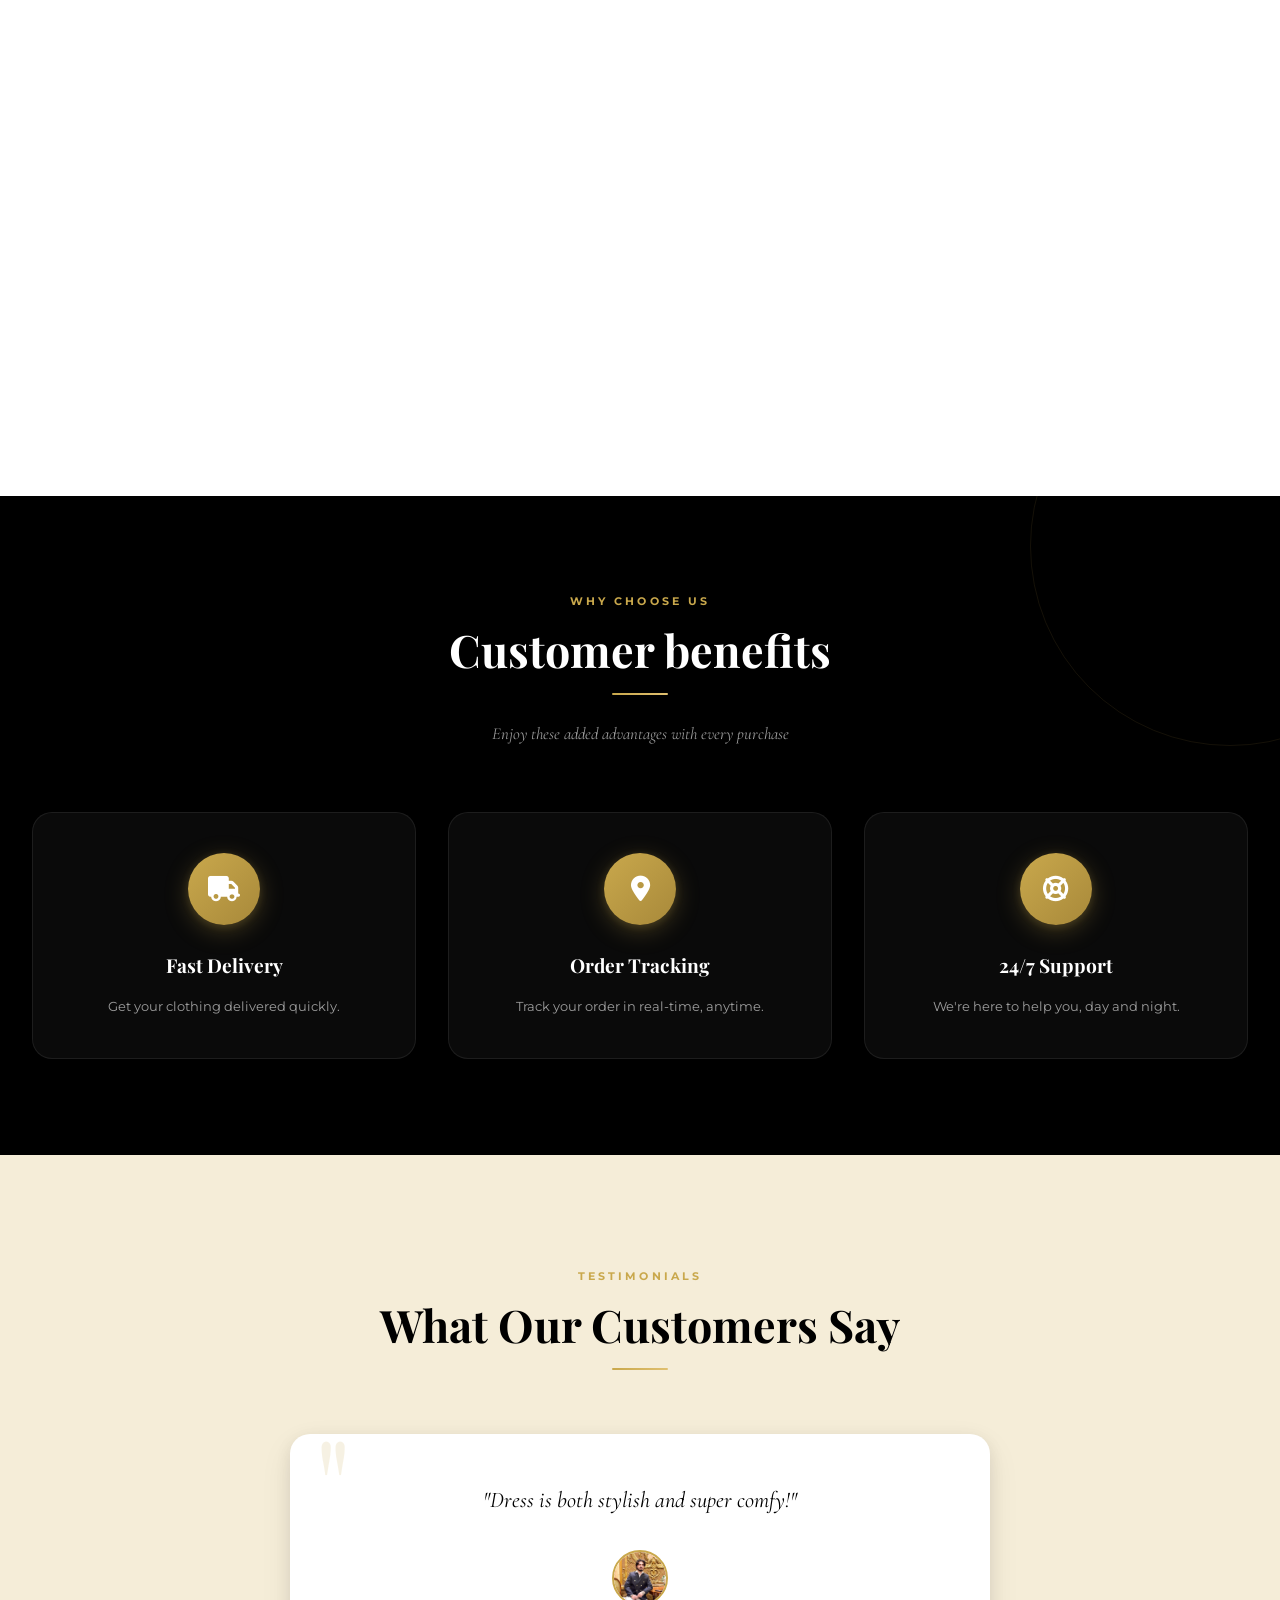
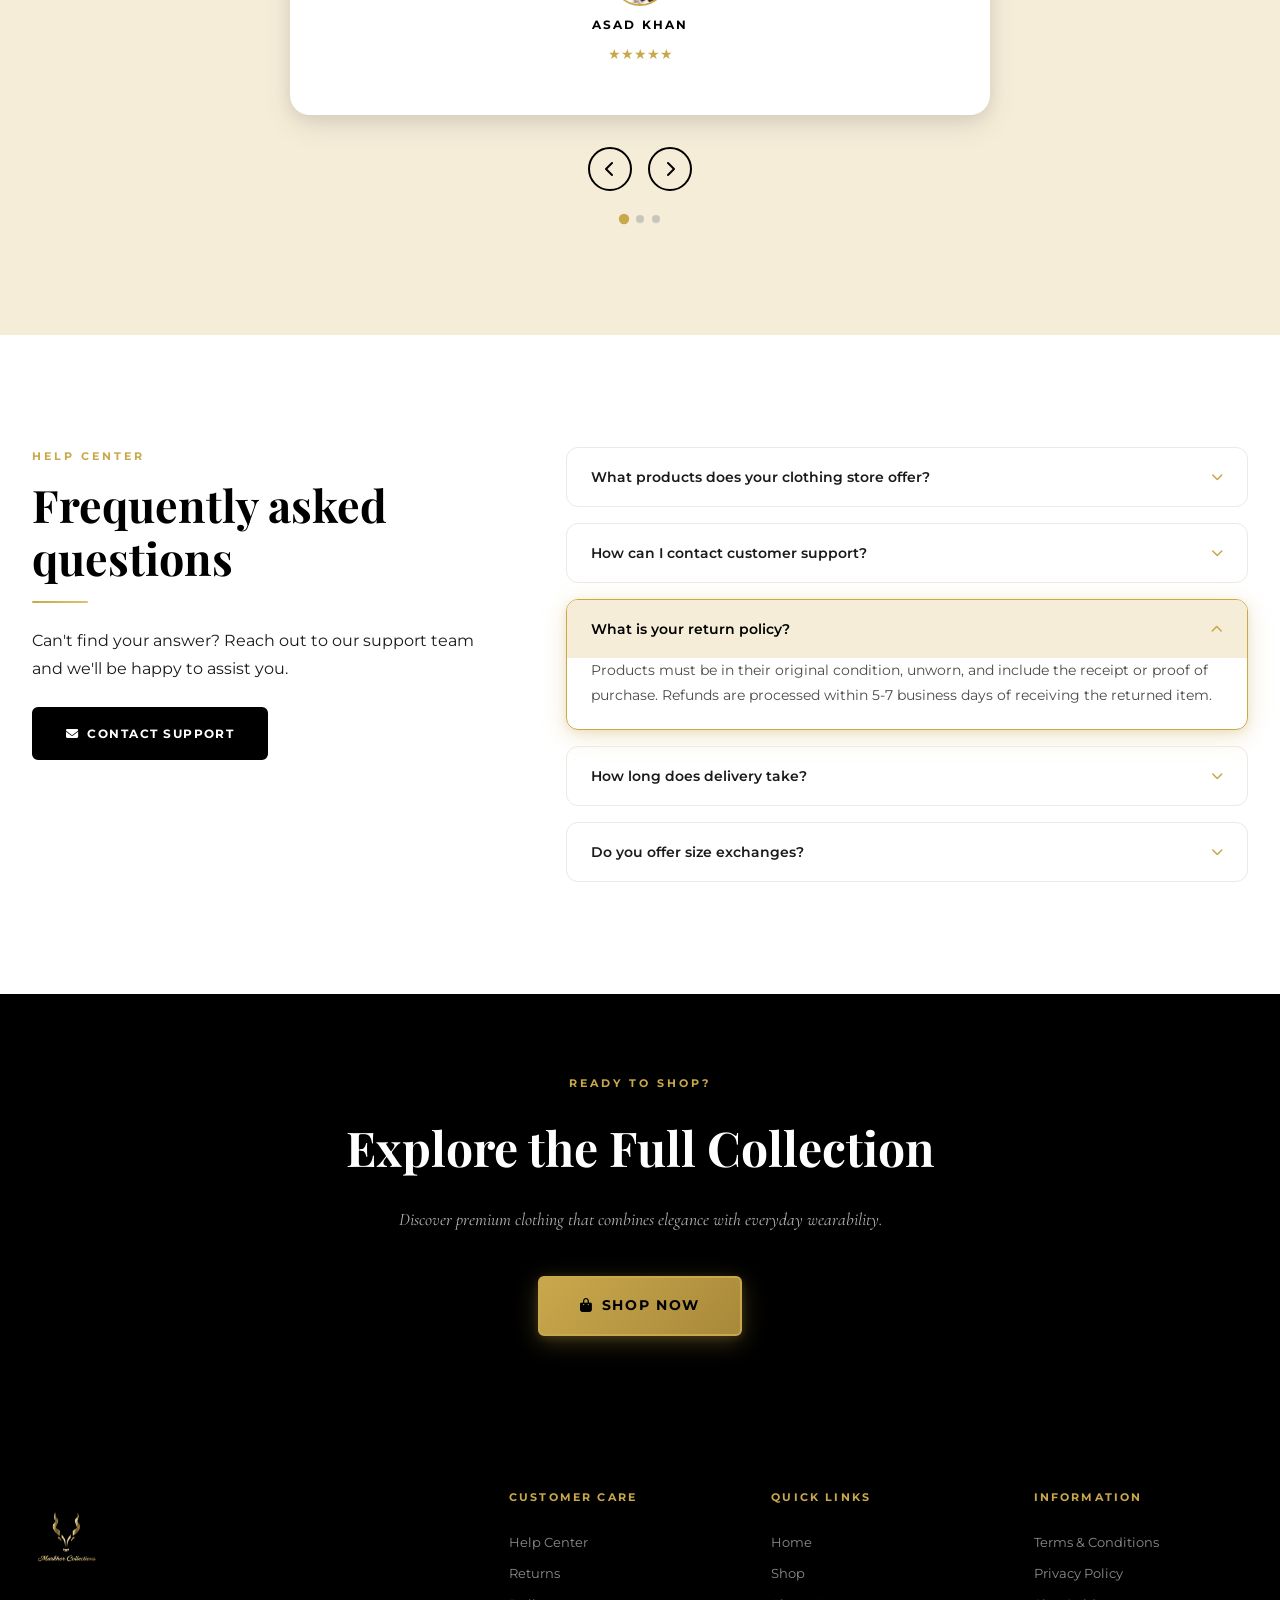
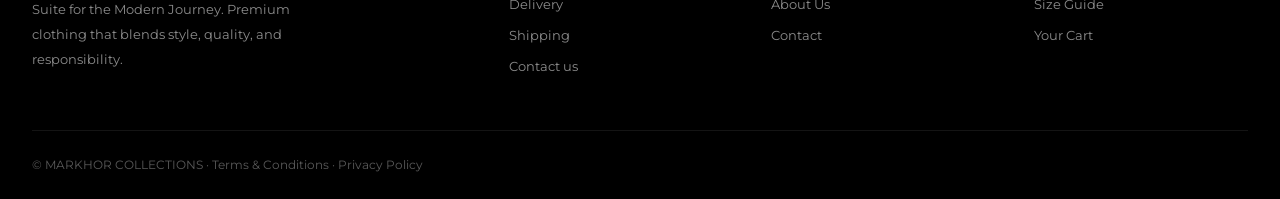
==== commit 3e41ca12: "done" ====
--- a/index.html
+++ b/index.html
@@ -1259,6 +1259,8 @@
 
   <!-- Shared Scripts -->
   <script src="main.js"></script>
+
+<script src="https://identity.netlify.com/v1/netlify-identity-widget.js"></script>
 
   <!-- ── HOME PAGE SPECIFIC SCRIPTS ─────────────────────────────── -->
   <script>
